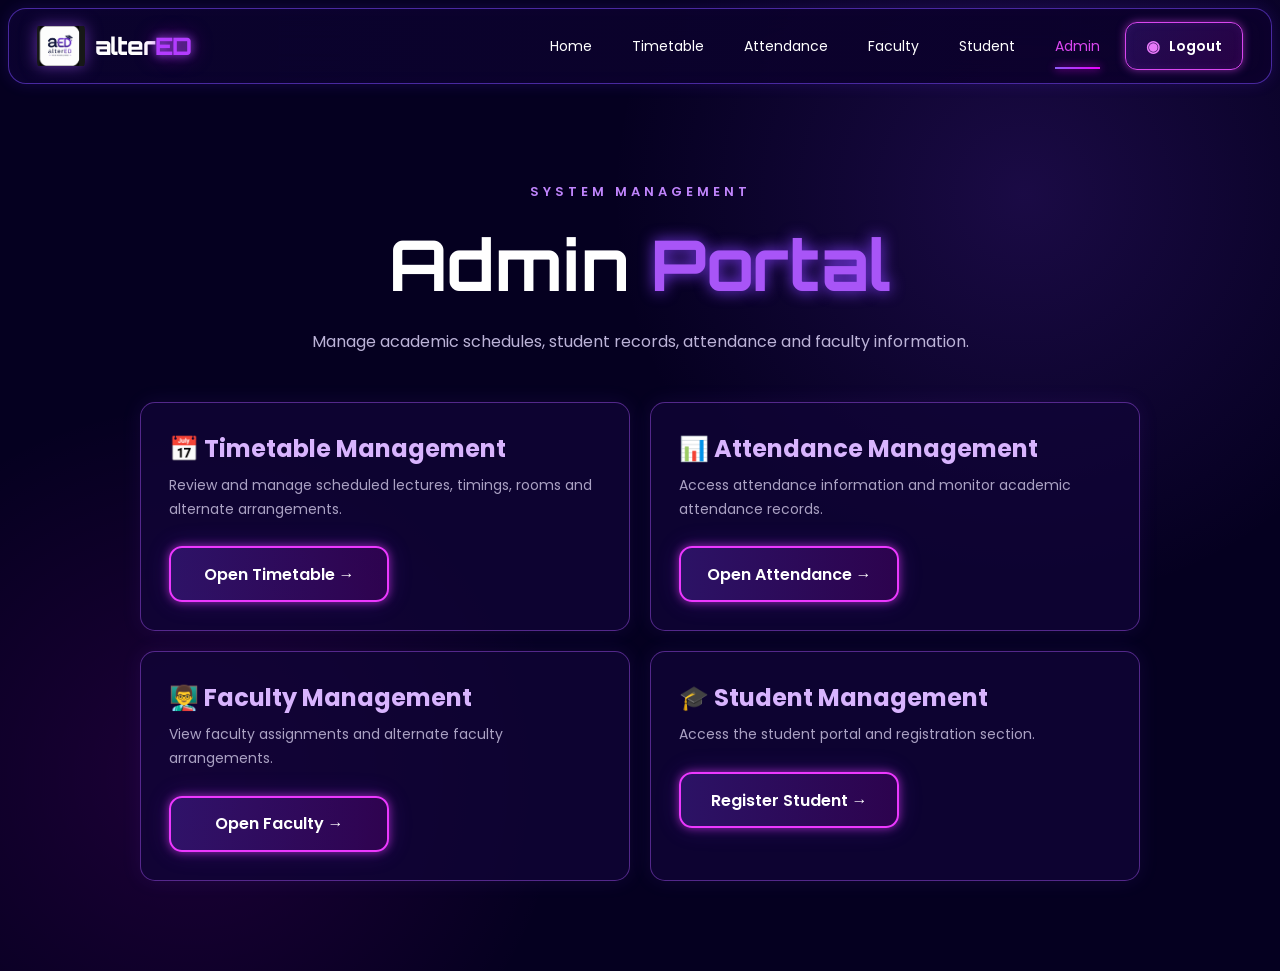
==== frontend/admin.html @ dab26afb "frontend Changed" ====
<!DOCTYPE html>
<html lang="en">
<head>
    <meta charset="UTF-8">
    <meta name="viewport" content="width=device-width, initial-scale=1.0">
    <title>alterED | Admin</title>
    <link rel="stylesheet" href="css/style.css">
</head>

<body>

<header class="navbar">

    <a href="home.html" class="brand">
        <img src="images/test 2.jpg" class="brand-logo" alt="alterED Logo">
        <div class="brand-name">alter<span>ED</span></div>
    </a>

    <nav class="nav-menu" id="navMenu">
        <a href="home.html">Home</a>
        <a href="timetable.html">Timetable</a>
        <a href="attendance.html">Attendance</a>
        <a href="faculty.html">Faculty</a>
        <a href="student.html">Student</a>
        <a href="admin.html" class="active">Admin</a>
    </nav>

    <a href="login.html" class="auth-nav-button">
        <span class="user-icon">◉</span>
        Logout
    </a>

    <button class="menu-button" id="menuButton" type="button">☰</button>

</header>


<main class="simple-page">

    <div class="hero-small-title">
        SYSTEM MANAGEMENT
    </div>

    <h1 class="simple-title">
        Admin <span>Portal</span>
    </h1>

    <p class="simple-description">
        Manage academic schedules, student records,
        attendance and faculty information.
    </p>


    <div class="feature-grid">

        <div class="feature-card">
            <h2>📅 Timetable Management</h2>
            <p>
                Review and manage scheduled lectures,
                timings, rooms and alternate arrangements.
            </p>
            <br>
            <a href="timetable.html" class="get-started">
                Open Timetable →
            </a>
        </div>


        <div class="feature-card">
            <h2>📊 Attendance Management</h2>
            <p>
                Access attendance information and monitor
                academic attendance records.
            </p>
            <br>
            <a href="attendance.html" class="get-started">
                Open Attendance →
            </a>
        </div>


        <div class="feature-card">
            <h2>👨‍🏫 Faculty Management</h2>
            <p>
                View faculty assignments and alternate
                faculty arrangements.
            </p>
            <br>
            <a href="faculty.html" class="get-started">
                Open Faculty →
            </a>
        </div>


        <div class="feature-card">
            <h2>🎓 Student Management</h2>
            <p>
                Access the student portal and registration
                section.
            </p>
            <br>
            <a href="register.html" class="get-started">
                Register Student →
            </a>
        </div>

    </div>

</main>


<script>
    const menuButton = document.getElementById("menuButton");
    const navMenu = document.getElementById("navMenu");

    menuButton.addEventListener("click", () => {
        navMenu.classList.toggle("show");
    });
</script>

</body>
</html>
---- frontend/css/style.css ----
@import url('https://fonts.googleapis.com/css2?family=Orbitron:wght@500;600;700;800&family=Poppins:wght@400;500;600;700&display=swap');


/* =====================================================
   RESET
===================================================== */

* {
    margin: 0;
    padding: 0;
    box-sizing: border-box;
}


html {
    scroll-behavior: smooth;
}


body {
    min-height: 100vh;

    font-family: 'Poppins', sans-serif;

    color: #ffffff;

    background:
        radial-gradient(
            circle at 80% 20%,
            rgba(124, 58, 237, 0.18),
            transparent 32%
        ),
        radial-gradient(
            circle at 15% 80%,
            rgba(236, 0, 255, 0.10),
            transparent 28%
        ),
        #050020;

    overflow-x: hidden;
}


/* =====================================================
   NAVBAR
===================================================== */

.navbar {
    width: calc(100% - 16px);

    min-height: 76px;

    margin: 8px;

    padding: 10px 28px;

    display: flex;

    align-items: center;

    justify-content: space-between;

    gap: 25px;

    position: relative;

    z-index: 100;

    border: 1px solid rgba(125, 74, 255, 0.55);

    border-radius: 18px;

    background:
        linear-gradient(
            90deg,
            rgba(11, 3, 46, 0.96),
            rgba(12, 1, 43, 0.88)
        );

    box-shadow:
        0 0 15px rgba(103, 51, 255, 0.16),
        inset 0 0 20px rgba(124, 58, 237, 0.03);

    backdrop-filter: blur(15px);
}


/* =====================================================
   BRAND
===================================================== */

.brand {
    display: flex;

    align-items: center;

    gap: 10px;

    text-decoration: none;

    flex-shrink: 0;
}


.brand-logo {
    width: 48px;

    height: 48px;

    object-fit: contain;

    border-radius: 8px;

    filter:
        drop-shadow(
            0 0 8px rgba(168, 85, 247, 0.55)
        );
}


.brand-name {
    font-family: 'Orbitron', sans-serif;

    font-size: 24px;

    font-weight: 800;

    color: #ffffff;

    letter-spacing: -1px;
}


.brand-name span {
    color: #b33cff;

    text-shadow:
        0 0 10px #a855f7,
        0 0 20px rgba(236, 0, 255, 0.5);
}


/* =====================================================
   NAV MENU
===================================================== */

.nav-menu {
    display: flex;

    align-items: center;

    justify-content: center;

    gap: 40px;

    margin-left: auto;
}


.nav-menu a {
    position: relative;

    color: #ffffff;

    text-decoration: none;

    font-size: 14px;

    transition: 0.3s;
}


.nav-menu a:hover {
    color: #d946ef;

    text-shadow:
        0 0 10px #d946ef;
}


.nav-menu a.active {
    color: #d946ef;
}


.nav-menu a.active::after {
    content: "";

    position: absolute;

    left: 0;

    right: 0;

    bottom: -12px;

    height: 2px;

    background:
        linear-gradient(
            90deg,
            #8b5cf6,
            #ec00ff
        );

    box-shadow:
        0 0 8px #ec00ff;
}


/* =====================================================
   LOGIN / REGISTER TOP RIGHT
===================================================== */

.auth-nav-button {
    min-height: 48px;

    padding: 0 20px;

    display: flex;

    align-items: center;

    justify-content: center;

    gap: 9px;

    border: 1px solid #d946ef;

    border-radius: 12px;

    color: #ffffff;

    text-decoration: none;

    font-size: 14px;

    font-weight: 600;

    background:
        linear-gradient(
            135deg,
            rgba(124, 58, 237, 0.20),
            rgba(236, 0, 255, 0.12)
        );

    box-shadow:
        0 0 8px rgba(217, 70, 239, 0.55),
        inset 0 0 10px rgba(168, 85, 247, 0.10);

    transition: 0.3s;

    white-space: nowrap;
}


.auth-nav-button:hover {
    transform: translateY(-2px);

    border-color: #ffffff;

    box-shadow:
        0 0 12px #d946ef,
        0 0 25px rgba(168, 85, 247, 0.45);
}


.user-icon {
    color: #e879f9;

    font-size: 16px;
}


/* =====================================================
   MOBILE MENU BUTTON
===================================================== */

.menu-button {
    display: none;

    border: none;

    background: transparent;

    color: #ffffff;

    font-size: 27px;

    cursor: pointer;
}


/* =====================================================
   HERO
===================================================== */

.hero {
    min-height: calc(100vh - 92px);

    padding: 55px 8% 70px;

    display: flex;

    align-items: center;

    justify-content: space-between;

    gap: 60px;

    position: relative;

    overflow: hidden;
}


.hero-content {
    width: 48%;

    position: relative;

    z-index: 5;
}


.hero-small-title {
    color: #c084fc;

    font-size: 13px;

    font-weight: 600;

    letter-spacing: 4px;

    margin-bottom: 18px;
}


.hero-title {
    font-family: 'Orbitron', sans-serif;

    font-size: clamp(58px, 7vw, 94px);

    line-height: 0.98;

    font-weight: 800;

    color: #ffffff;

    letter-spacing: -3px;

    text-shadow:
        0 0 10px rgba(255, 255, 255, 0.12);
}


.hero-title span {
    color: #a855f7;

    text-shadow:
        0 0 10px #a855f7,
        0 0 30px #7c3aed,
        0 0 45px rgba(236, 0, 255, 0.4);
}


.neon-line {
    width: 115px;

    height: 4px;

    margin: 20px 0 25px;

    background:
        linear-gradient(
            90deg,
            #8b5cf6,
            #ec00ff
        );

    box-shadow:
        0 0 8px #a855f7,
        0 0 20px #ec00ff;
}


.hero-heading {
    font-family: 'Orbitron', sans-serif;

    max-width: 650px;

    font-size: clamp(21px, 2.4vw, 31px);

    line-height: 1.35;

    font-weight: 600;

    margin-bottom: 20px;
}


.hero-description {
    max-width: 590px;

    color: #bcb3d8;

    font-size: 15px;

    line-height: 1.8;

    margin-bottom: 15px;
}


.hero-tagline {
    color: #ffffff;

    font-size: 15px;

    font-weight: 600;

    margin-bottom: 28px;
}


/* =====================================================
   GET STARTED
===================================================== */

.get-started {
    width: 220px;

    height: 56px;

    display: flex;

    align-items: center;

    justify-content: center;

    gap: 30px;

    border: 2px solid #ec38ff;

    border-radius: 13px;

    color: #ffffff;

    text-decoration: none;

    font-weight: 600;

    font-size: 16px;

    background:
        linear-gradient(
            90deg,
            rgba(124, 58, 237, 0.28),
            rgba(236, 0, 255, 0.14)
        );

    box-shadow:
        0 0 10px rgba(236, 56, 255, 0.6),
        0 0 25px rgba(124, 58, 237, 0.2);

    transition: 0.3s;
}


.get-started span {
    font-size: 23px;
}


.get-started:hover {
    transform: translateY(-3px);

    background:
        linear-gradient(
            90deg,
            #7c3aed,
            #c026d3
        );

    box-shadow:
        0 0 15px #ec38ff,
        0 0 35px rgba(168, 85, 247, 0.5);
}


/* =====================================================
   HERO VISUAL
===================================================== */

.hero-visual {
    width: 48%;

    min-height: 500px;

    position: relative;

    display: flex;

    align-items: center;

    justify-content: center;
}


.visual-glow {
    position: absolute;

    border-radius: 50%;

    filter: blur(90px);

    pointer-events: none;
}


.glow-purple {
    width: 300px;

    height: 300px;

    background: #7c3aed;

    opacity: 0.28;
}


.glow-blue {
    width: 250px;

    height: 250px;

    background: #2563eb;

    opacity: 0.18;

    right: 0;

    bottom: 40px;
}


/* =====================================================
   EDUCATION CIRCLE
===================================================== */

.education-circle {
    width: 470px;

    height: 470px;

    position: relative;

    display: flex;

    align-items: center;

    justify-content: center;

    border-radius: 50%;

    background:
        radial-gradient(
            circle,
            rgba(55, 25, 130, 0.35),
            transparent 63%
        );
}


.education-circle::before {
    content: "";

    position: absolute;

    width: 350px;

    height: 350px;

    border: 1px solid rgba(139, 92, 246, 0.35);

    border-radius: 50%;

    box-shadow:
        0 0 30px rgba(124, 58, 237, 0.25);
}


/* =====================================================
   ORBIT ICONS
===================================================== */

.orbit-icon {
    width: 58px;

    height: 58px;

    position: absolute;

    display: flex;

    align-items: center;

    justify-content: center;

    border: 1px solid #8b5cf6;

    border-radius: 50%;

    background:
        radial-gradient(
            circle,
            rgba(124, 58, 237, 0.55),
            rgba(20, 5, 70, 0.9)
        );

    box-shadow:
        0 0 10px #7c3aed,
        0 0 20px rgba(168, 85, 247, 0.25);

    font-size: 22px;

    z-index: 4;
}


.icon-top {
    top: 5px;

    left: 50%;

    transform: translateX(-50%);
}


.icon-left-top {
    top: 80px;

    left: 65px;
}


.icon-right-top {
    top: 80px;

    right: 65px;
}


.icon-left {
    top: 210px;

    left: 10px;
}


.icon-right {
    top: 210px;

    right: 10px;
}


.icon-left-bottom {
    bottom: 70px;

    left: 65px;
}


.icon-right-bottom {
    bottom: 70px;

    right: 65px;
}


/* =====================================================
   CIRCLE LINES
===================================================== */

.circle-line {
    position: absolute;

    height: 1px;

    background:
        linear-gradient(
            90deg,
            transparent,
            #6366f1,
            transparent
        );

    opacity: 0.55;
}


.line-one {
    width: 350px;

    transform: rotate(0deg);
}


.line-two {
    width: 330px;

    transform: rotate(45deg);
}


.line-three {
    width: 330px;

    transform: rotate(-45deg);
}


.line-four {
    width: 300px;

    transform: rotate(90deg);
}


/* =====================================================
   LAPTOP
===================================================== */

.laptop {
    width: 275px;

    position: relative;

    z-index: 5;

    filter:
        drop-shadow(
            0 0 20px rgba(76, 29, 149, 0.8)
        );
}


.laptop-screen {
    width: 245px;

    height: 165px;

    margin: auto;

    display: flex;

    align-items: center;

    justify-content: center;

    border: 5px solid #4234a8;

    border-bottom: 8px solid #24205e;

    border-radius: 10px 10px 3px 3px;

    background:
        radial-gradient(
            circle,
            #261064,
            #080025
        );

    box-shadow:
        0 0 10px #7c3aed,
        inset 0 0 20px rgba(124, 58, 237, 0.3);
}


.screen-symbol {
    font-size: 70px;

    filter:
        drop-shadow(
            0 0 12px #a855f7
        );
}


.laptop-base {
    width: 285px;

    height: 15px;

    margin-left: -5px;

    border-radius: 3px 3px 10px 10px;

    background:
        linear-gradient(
            90deg,
            #26216a,
            #5543c7,
            #26216a
        );

    box-shadow:
        0 5px 15px rgba(0, 0, 0, 0.4);
}


/* =====================================================
   PLATFORM
===================================================== */

.platform {
    width: 520px;

    height: 70px;

    position: absolute;

    bottom: 35px;

    border-radius: 50%;

    border: 3px solid #6d35f5;

    background:
        radial-gradient(
            ellipse,
            rgba(124, 58, 237, 0.25),
            transparent 65%
        );

    box-shadow:
        0 0 15px #7c3aed,
        0 0 40px rgba(37, 99, 235, 0.35);
}


/* =====================================================
   AUTH PAGE
===================================================== */

.auth-page {
    min-height: calc(100vh - 92px);

    padding: 55px 25px;

    position: relative;

    display: flex;

    align-items: center;

    justify-content: center;

    overflow: hidden;
}


.auth-background-glow {
    position: absolute;

    border-radius: 50%;

    filter: blur(130px);

    pointer-events: none;
}


.glow-auth-one {
    width: 400px;

    height: 400px;

    background: #7c3aed;

    opacity: 0.20;

    left: 5%;
}


.glow-auth-two {
    width: 350px;

    height: 350px;

    background: #2563eb;

    opacity: 0.15;

    right: 5%;
}


/* =====================================================
   AUTH CONTAINER
===================================================== */

.auth-container {
    width: 100%;

    max-width: 850px;

    padding: 35px 45px;

    display: grid;

    grid-template-columns: 1fr 1px 1fr;

    align-items: center;

    gap: 40px;

    position: relative;

    z-index: 5;

    border: 1px solid #a855f7;

    border-radius: 24px;

    background:
        radial-gradient(
            circle at center,
            rgba(79, 34, 165, 0.22),
            rgba(8, 0, 35, 0.93)
        );

    box-shadow:
        0 0 15px rgba(168, 85, 247, 0.55),
        0 0 40px rgba(124, 58, 237, 0.20),
        inset 0 0 25px rgba(168, 85, 247, 0.06);

    backdrop-filter: blur(18px);
}


.auth-column {
    width: 100%;
}


.auth-heading {
    text-align: center;

    margin-bottom: 22px;
}


.auth-heading h1 {
    font-size: 25px;

    margin-bottom: 5px;
}


.auth-heading p {
    color: #c4b5fd;

    font-size: 13px;
}


/* =====================================================
   AUTH INPUTS
===================================================== */

.auth-input {
    width: 100%;

    height: 48px;

    display: flex;

    align-items: center;

    gap: 10px;

    padding: 0 14px;

    margin-bottom: 13px;

    border: 1px solid rgba(168, 85, 247, 0.65);

    border-radius: 8px;

    background:
        rgba(10, 0, 45, 0.75);

    transition: 0.3s;
}


.auth-input:focus-within {
    border-color: #d946ef;

    box-shadow:
        0 0 10px rgba(217, 70, 239, 0.35);
}


.auth-input span {
    color: #c084fc;

    font-size: 16px;
}


.auth-input input,
.auth-input select {
    width: 100%;

    height: 100%;

    border: none;

    outline: none;

    color: #ffffff;

    background: transparent;

    font-family: 'Poppins', sans-serif;

    font-size: 13px;
}


.auth-input input::placeholder {
    color: #8d84a7;
}


.auth-input select option {
    background: #10002f;

    color: #ffffff;
}


/* =====================================================
   AUTH SUBMIT
===================================================== */

.auth-submit {
    width: 100%;

    height: 47px;

    border: none;

    border-radius: 8px;

    color: #ffffff;

    background:
        linear-gradient(
            90deg,
            #c026d3,
            #7c3aed
        );

    font-family: 'Poppins', sans-serif;

    font-size: 14px;

    font-weight: 600;

    cursor: pointer;

    box-shadow:
        0 0 15px rgba(168, 85, 247, 0.35);

    transition: 0.3s;
}


.auth-submit:hover {
    transform: translateY(-2px);

    box-shadow:
        0 0 15px #d946ef,
        0 0 30px rgba(124, 58, 237, 0.45);
}


.forgot-password {
    display: block;

    margin-top: 11px;

    text-align: center;

    color: #c084fc;

    font-size: 12px;

    text-decoration: none;
}


.forgot-password:hover {
    color: #ec00ff;
}


.form-message {
    min-height: 18px;

    margin-top: 7px;

    text-align: center;

    color: #d8b4fe;

    font-size: 12px;
}


/* =====================================================
   AUTH DIVIDER
===================================================== */

.auth-divider {
    width: 1px;

    height: 85%;

    background:
        linear-gradient(
            transparent,
            #a855f7,
            #ec00ff,
            transparent
        );

    box-shadow:
        0 0 10px #a855f7;
}


/* =====================================================
   SIMPLE PAGES
===================================================== */

.simple-page {
    min-height: calc(100vh - 92px);

    padding: 90px 9%;

    text-align: center;

    position: relative;
}


.simple-title {
    font-family: 'Orbitron', sans-serif;

    font-size: clamp(38px, 6vw, 70px);

    margin-bottom: 20px;
}


.simple-title span {
    color: #a855f7;

    text-shadow:
        0 0 15px #7c3aed;
}


.simple-description {
    max-width: 800px;

    margin: 0 auto 45px;

    color: #bcb3d8;

    line-height: 1.8;
}


.feature-grid {
    max-width: 1000px;

    margin: auto;

    display: grid;

    grid-template-columns:
        repeat(2, 1fr);

    gap: 20px;
}


.feature-card {
    padding: 28px;

    text-align: left;

    border: 1px solid rgba(168, 85, 247, 0.45);

    border-radius: 15px;

    background:
        rgba(17, 4, 55, 0.75);

    box-shadow:
        0 0 20px rgba(124, 58, 237, 0.10);
}


.feature-card h2 {
    color: #d8b4fe;

    margin-bottom: 8px;
}


.feature-card p {
    color: #aaa1c3;

    font-size: 14px;

    line-height: 1.7;
}


/* =====================================================
   PHOTO
===================================================== */

.photo-container {
    max-width: 750px;

    margin: 35px auto;

    padding: 15px;

    border: 1px solid #a855f7;

    border-radius: 20px;

    box-shadow:
        0 0 20px rgba(168, 85, 247, 0.3);
}


.main-photo {
    width: 100%;

    display: block;

    border-radius: 12px;
}


/* =====================================================
   CONTACT
===================================================== */

.contact-card {
    max-width: 700px;

    margin: 40px auto;

    display: grid;

    gap: 18px;
}


.contact-item {
    padding: 25px;

    border: 1px solid rgba(168, 85, 247, 0.45);

    border-radius: 14px;

    background:
        rgba(15, 3, 48, 0.75);
}


.contact-item h2 {
    color: #d8b4fe;

    margin-bottom: 6px;
}


.contact-item p {
    color: #aaa1c3;

    font-size: 14px;
}


/* =====================================================
   TABLET
===================================================== */

@media (max-width: 1000px) {

    .navbar {
        padding: 10px 18px;
    }


    .nav-menu {
        gap: 22px;
    }


    .hero {
        padding-left: 5%;
        padding-right: 5%;
    }


    .hero-visual {
        transform: scale(0.85);
    }


    .auth-container {
        max-width: 780px;

        padding: 30px;
    }

}


/* =====================================================
   MOBILE
===================================================== */

@media (max-width: 750px) {

    .navbar {
        min-height: 65px;

        border-radius: 13px;

        padding: 8px 14px;
    }


    .brand-logo {
        width: 40px;

        height: 40px;
    }


    .brand-name {
        font-size: 19px;
    }


    .nav-menu {
        display: none;

        position: absolute;

        top: 72px;

        left: 0;

        width: 100%;

        padding: 25px;

        flex-direction: column;

        gap: 22px;

        border: 1px solid rgba(168, 85, 247, 0.4);

        border-radius: 12px;

        background:
            rgba(8, 0, 35, 0.98);

        box-shadow:
            0 10px 30px rgba(0, 0, 0, 0.5);
    }


    .nav-menu.show {
        display: flex;
    }


    .nav-menu a.active::after {
        bottom: -7px;
    }


    .auth-nav-button {
        display: none;
    }


    .menu-button {
        display: block;
    }


    .hero {
        min-height: auto;

        padding: 60px 7%;

        flex-direction: column;

        text-align: center;
    }


    .hero-content {
        width: 100%;
    }


    .hero-small-title {
        font-size: 10px;

        letter-spacing: 2px;
    }


    .hero-title {
        font-size: 53px;

        letter-spacing: -2px;
    }


    .neon-line {
        margin-left: auto;

        margin-right: auto;
    }


    .hero-heading {
        font-size: 19px;
    }


    .hero-description {
        font-size: 13px;
    }


    .get-started {
        margin: auto;
    }


    .hero-visual {
        width: 100%;

        min-height: 420px;

        transform: scale(0.75);

        margin-top: -25px;
    }


    .auth-page {
        padding: 35px 15px;
    }


    .auth-container {
        grid-template-columns: 1fr;

        gap: 28px;

        padding: 30px 22px;

        border-radius: 18px;
    }


    .auth-divider {
        width: 80%;

        height: 1px;

        margin: auto;
    }


    .feature-grid {
        grid-template-columns: 1fr;
    }


    .simple-page {
        padding: 60px 6%;
    }

}


/* =====================================================
   SMALL MOBILE
===================================================== */

@media (max-width: 420px) {

    .hero-title {
        font-size: 43px;
    }


    .hero-heading {
        font-size: 17px;
    }


    .hero-visual {
        transform: scale(0.58);

        margin-top: -70px;

        margin-bottom: -70px;
    }


    .auth-container {
        padding: 25px 16px;
    }


    .auth-heading h1 {
        font-size: 22px;
    }


    .simple-title {
        font-size: 35px;
    }

}
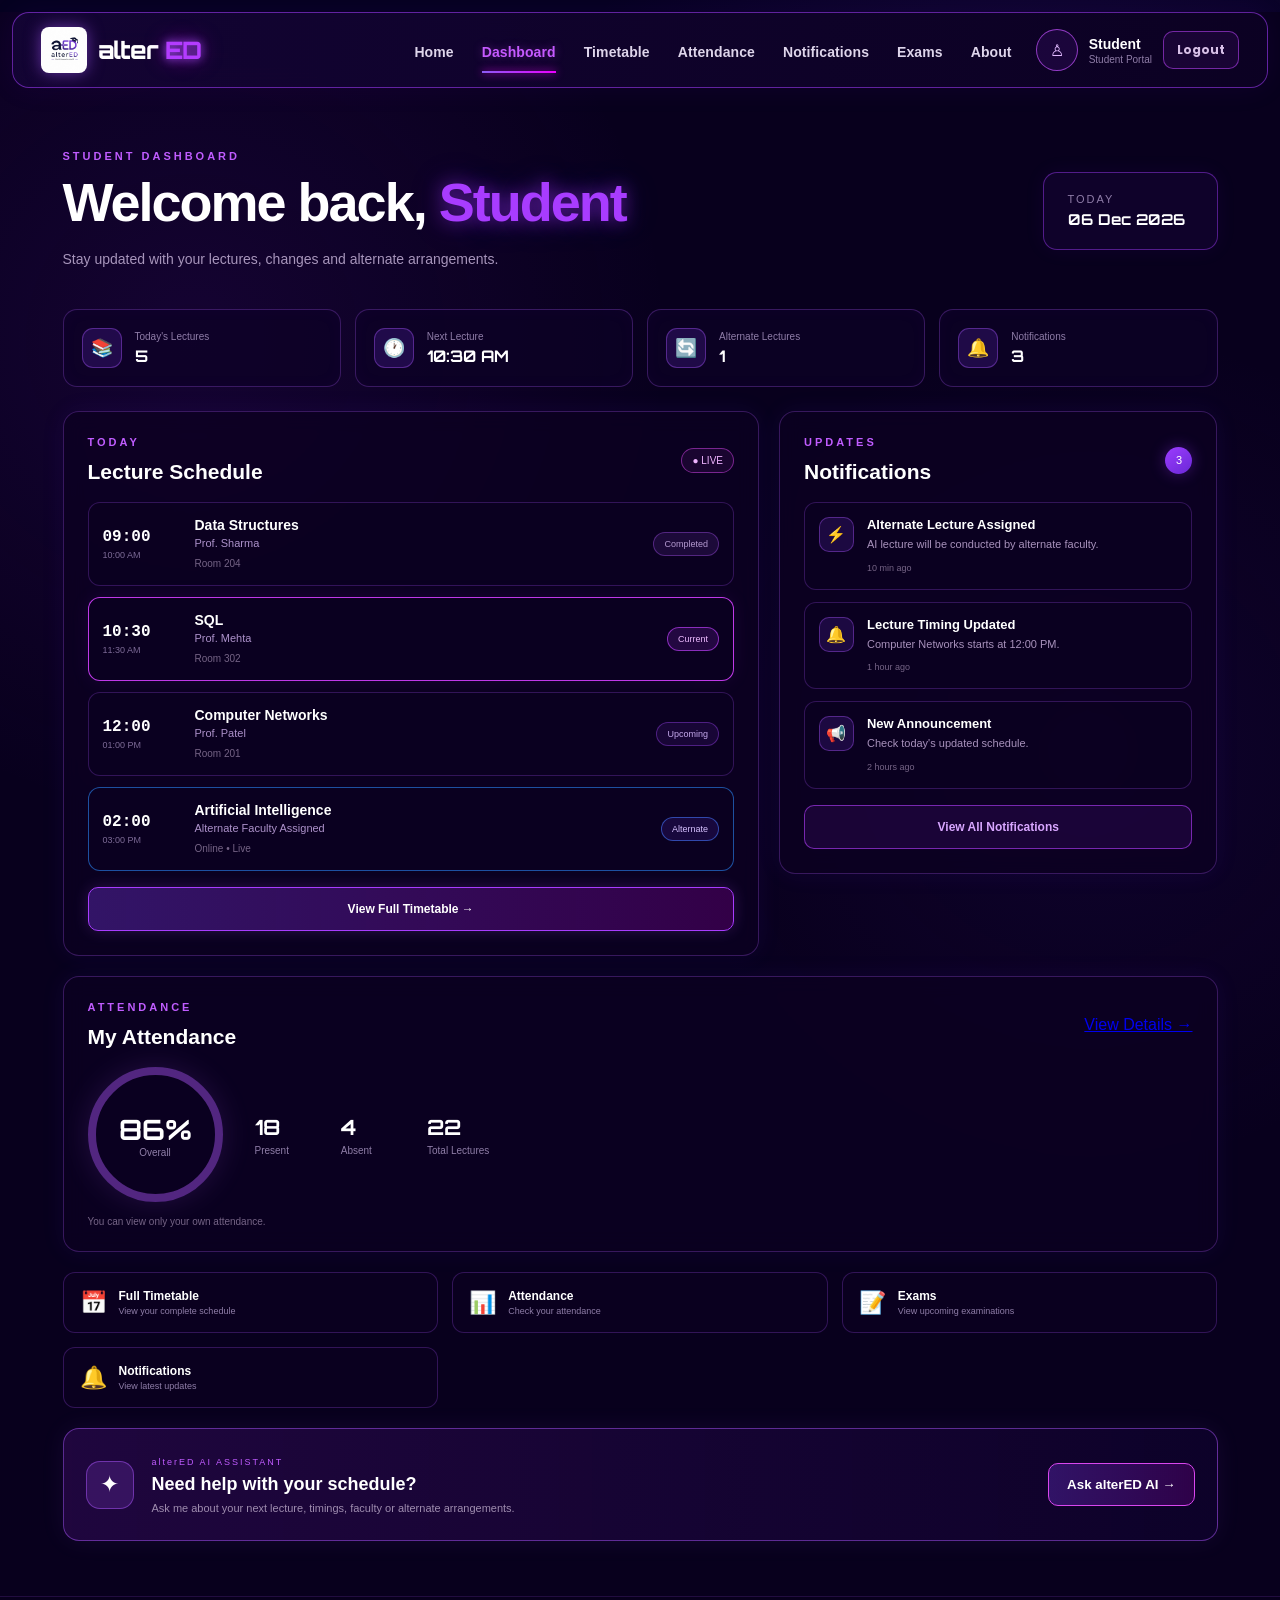
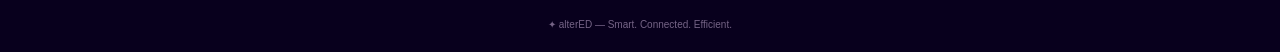
==== commit c4ef2811: "Update frontend UI" ====
--- a/frontend/admin.html
+++ b/frontend/admin.html
@@ -1,122 +1,125 @@
 <!DOCTYPE html>
 <html lang="en">
-<head>
-    <meta charset="UTF-8">
-    <meta name="viewport" content="width=device-width, initial-scale=1.0">
-    <title>alterED | Admin</title>
-    <link rel="stylesheet" href="css/style.css">
-</head>
+ <head>
+  <meta charset="utf-8"/>
+  <meta content="width=device-width, initial-scale=1.0" name="viewport"/>
+  <link href="style.css" rel="stylesheet"/>
+  <script defer="" src="script.js">
+  </script>
+  <title>
+   alterED | Admin
+  </title>
+ </head>
+ <body>
+  <div class="student-page role-page" data-allowed-roles="admin">
+   <header class="dashboard-navbar">
+    <a aria-label="alterED home" class="brand" href="index.html">
+     <img alt="alterED Logo" class="brand-logo" src="logo.jfif"/>
+     <div class="brand-name">
+      alter
+      <span>
+       ED
+      </span>
+     </div>
+    </a>
+    <nav aria-label="Primary navigation" class="dashboard-nav">
+     <a class="nav-link" data-page="index.html" data-roles="student faculty admin" href="index.html">
+      Home
+     </a>
+     <a class="nav-link" data-page="student.html" data-roles="student" href="student.html">
+      Dashboard
+     </a>
+     <a class="nav-link" data-page="timetable.html" data-roles="student faculty admin" href="timetable.html">
+      Timetable
+     </a>
+     <a class="nav-link" data-page="attendance.html" data-roles="student" href="attendance.html">
+      Attendance
+     </a>
+     <a class="nav-link" data-page="notification.html" data-roles="student faculty admin" href="notification.html">
+      Notifications
+     </a>
+     <a class="nav-link" data-page="exam.html" data-roles="student faculty admin" href="exam.html">
+      Exams
+     </a>
+     <a class="nav-link" data-page="faculty.html" data-roles="faculty admin" href="faculty.html">
+      Faculty
+     </a>
+     <a class="nav-link" data-page="admin.html" data-roles="admin" href="admin.html">
+      Admin
+     </a>
+     <a class="nav-link" data-page="about.html" data-roles="student faculty admin" href="about.html">
+      About
+     </a>
+    </nav>
+    <div class="student-profile">
+     <div aria-hidden="true" class="profile-circle">
+      ♙
+     </div>
+     <div class="profile-info">
+      <strong id="profileRole">
+       Student
+      </strong>
+      <span id="profileScope">
+       Student Portal
+      </span>
+     </div>
+     <button aria-label="Logout" class="logout-button" id="logoutButton" type="button">
+      Logout
+     </button>
+    </div>
+   </header>
+   <main class="page-shell">
+    <span class="section-label">
+     PORTAL ADMINISTRATION
+    </span>
+    <h1 class="page-title">
+     Admin
+     <span>
+      Panel
+     </span>
+    </h1>
+    <p class="page-subtitle">
+     Administrative overview for academic portal coordination.
+    </p>
+    <div class="content-grid">
+     <div class="data-card">
+      <h2>
+       Schedule Management
+      </h2>
+      <p>
+       Maintain lecture timings, rooms and alternate faculty arrangements.
+      </p>
+     </div>
+     <div class="data-card">
+      <h2>
+       Notifications
+      </h2>
+      <p>
+       Publish academic updates and schedule changes for students.
+      </p>
+     </div>
+     <div class="data-card">
+      <h2>
+       Attendance
+      </h2>
+      <p>
+       Manage attendance sessions and faculty-generated QR validation.
+      </p>
+     </div>
+     <div class="data-card">
+      <h2>
+       Examinations
+      </h2>
+      <p>
+       Maintain examination dates, venues and assessment schedules.
+      </p>
+     </div>
+    </div>
+   </main>
+   <footer class="dashboard-footer">
+    ✦ alterED — Smart. Connected. Efficient.
+   </footer>
+  </div>
+ </body>
+</html>
 
-<body>
-
-<header class="navbar">
-
-    <a href="home.html" class="brand">
-        <img src="images/test 2.jpg" class="brand-logo" alt="alterED Logo">
-        <div class="brand-name">alter<span>ED</span></div>
-    </a>
-
-    <nav class="nav-menu" id="navMenu">
-        <a href="home.html">Home</a>
-        <a href="timetable.html">Timetable</a>
-        <a href="attendance.html">Attendance</a>
-        <a href="faculty.html">Faculty</a>
-        <a href="student.html">Student</a>
-        <a href="admin.html" class="active">Admin</a>
-    </nav>
-
-    <a href="login.html" class="auth-nav-button">
-        <span class="user-icon">◉</span>
-        Logout
-    </a>
-
-    <button class="menu-button" id="menuButton" type="button">☰</button>
-
-</header>
-
-
-<main class="simple-page">
-
-    <div class="hero-small-title">
-        SYSTEM MANAGEMENT
-    </div>
-
-    <h1 class="simple-title">
-        Admin <span>Portal</span>
-    </h1>
-
-    <p class="simple-description">
-        Manage academic schedules, student records,
-        attendance and faculty information.
-    </p>
-
-
-    <div class="feature-grid">
-
-        <div class="feature-card">
-            <h2>📅 Timetable Management</h2>
-            <p>
-                Review and manage scheduled lectures,
-                timings, rooms and alternate arrangements.
-            </p>
-            <br>
-            <a href="timetable.html" class="get-started">
-                Open Timetable →
-            </a>
-        </div>
-
-
-        <div class="feature-card">
-            <h2>📊 Attendance Management</h2>
-            <p>
-                Access attendance information and monitor
-                academic attendance records.
-            </p>
-            <br>
-            <a href="attendance.html" class="get-started">
-                Open Attendance →
-            </a>
-        </div>
-
-
-        <div class="feature-card">
-            <h2>👨‍🏫 Faculty Management</h2>
-            <p>
-                View faculty assignments and alternate
-                faculty arrangements.
-            </p>
-            <br>
-            <a href="faculty.html" class="get-started">
-                Open Faculty →
-            </a>
-        </div>
-
-
-        <div class="feature-card">
-            <h2>🎓 Student Management</h2>
-            <p>
-                Access the student portal and registration
-                section.
-            </p>
-            <br>
-            <a href="register.html" class="get-started">
-                Register Student →
-            </a>
-        </div>
-
-    </div>
-
-</main>
-
-
-<script>
-    const menuButton = document.getElementById("menuButton");
-    const navMenu = document.getElementById("navMenu");
-
-    menuButton.addEventListener("click", () => {
-        navMenu.classList.toggle("show");
-    });
-</script>
-
-</body>
-</html>
--- a/frontend/style.css
+++ b/frontend/style.css
@@ -0,0 +1,3755 @@
+@import url('https://fonts.googleapis.com/css2?family=Orbitron:wght@500;600;700;800&family=Poppins:wght@400;500;600;700&display=swap');
+
+
+/* =====================================================
+   RESET
+===================================================== */
+
+* {
+    margin: 0;
+    padding: 0;
+    box-sizing: border-box;
+}
+
+
+html {
+    scroll-behavior: smooth;
+}
+
+
+body {
+    min-height: 100vh;
+
+    font-family: 'Poppins', sans-serif;
+
+    color: #ffffff;
+
+    background:
+        radial-gradient(
+            circle at 80% 20%,
+            rgba(124, 58, 237, 0.18),
+            transparent 32%
+        ),
+        radial-gradient(
+            circle at 15% 80%,
+            rgba(236, 0, 255, 0.10),
+            transparent 28%
+        ),
+        #050020;
+
+    overflow-x: hidden;
+}
+
+
+/* =====================================================
+   NAVBAR
+===================================================== */
+
+.navbar {
+    width: calc(100% - 16px);
+
+    min-height: 76px;
+
+    margin: 8px;
+
+    padding: 10px 28px;
+
+    display: flex;
+
+    align-items: center;
+
+    justify-content: space-between;
+
+    gap: 25px;
+
+    position: relative;
+
+    z-index: 100;
+
+    border: 1px solid rgba(125, 74, 255, 0.55);
+
+    border-radius: 18px;
+
+    background:
+        linear-gradient(
+            90deg,
+            rgba(11, 3, 46, 0.96),
+            rgba(12, 1, 43, 0.88)
+        );
+
+    box-shadow:
+        0 0 15px rgba(103, 51, 255, 0.16),
+        inset 0 0 20px rgba(124, 58, 237, 0.03);
+
+    backdrop-filter: blur(15px);
+}
+
+
+/* =====================================================
+   BRAND
+===================================================== */
+
+.brand {
+    display: flex;
+
+    align-items: center;
+
+    gap: 10px;
+
+    text-decoration: none;
+
+    flex-shrink: 0;
+}
+
+
+.brand-logo {
+    width: 48px;
+
+    height: 48px;
+
+    object-fit: contain;
+
+    border-radius: 8px;
+
+    filter:
+        drop-shadow(
+            0 0 8px rgba(168, 85, 247, 0.55)
+        );
+}
+
+
+.brand-name {
+    font-family: 'Orbitron', sans-serif;
+
+    font-size: 24px;
+
+    font-weight: 800;
+
+    color: #ffffff;
+
+    letter-spacing: -1px;
+}
+
+
+.brand-name span {
+    color: #b33cff;
+
+    text-shadow:
+        0 0 10px #a855f7,
+        0 0 20px rgba(236, 0, 255, 0.5);
+}
+
+
+/* =====================================================
+   NAV MENU
+===================================================== */
+
+.nav-menu {
+    display: flex;
+
+    align-items: center;
+
+    justify-content: center;
+
+    gap: 40px;
+
+    margin-left: auto;
+}
+
+
+.nav-menu a {
+    position: relative;
+
+    color: #ffffff;
+
+    text-decoration: none;
+
+    font-size: 14px;
+
+    transition: 0.3s;
+}
+
+
+.nav-menu a:hover {
+    color: #d946ef;
+
+    text-shadow:
+        0 0 10px #d946ef;
+}
+
+
+.nav-menu a.active {
+    color: #d946ef;
+}
+
+
+.nav-menu a.active::after {
+    content: "";
+
+    position: absolute;
+
+    left: 0;
+
+    right: 0;
+
+    bottom: -12px;
+
+    height: 2px;
+
+    background:
+        linear-gradient(
+            90deg,
+            #8b5cf6,
+            #ec00ff
+        );
+
+    box-shadow:
+        0 0 8px #ec00ff;
+}
+
+
+/* =====================================================
+   LOGIN / REGISTER TOP RIGHT
+===================================================== */
+
+.auth-nav-button {
+    min-height: 48px;
+
+    padding: 0 20px;
+
+    display: flex;
+
+    align-items: center;
+
+    justify-content: center;
+
+    gap: 9px;
+
+    border: 1px solid #d946ef;
+
+    border-radius: 12px;
+
+    color: #ffffff;
+
+    text-decoration: none;
+
+    font-size: 14px;
+
+    font-weight: 600;
+
+    background:
+        linear-gradient(
+            135deg,
+            rgba(124, 58, 237, 0.20),
+            rgba(236, 0, 255, 0.12)
+        );
+
+    box-shadow:
+        0 0 8px rgba(217, 70, 239, 0.55),
+        inset 0 0 10px rgba(168, 85, 247, 0.10);
+
+    transition: 0.3s;
+
+    white-space: nowrap;
+}
+
+
+.auth-nav-button:hover {
+    transform: translateY(-2px);
+
+    border-color: #ffffff;
+
+    box-shadow:
+        0 0 12px #d946ef,
+        0 0 25px rgba(168, 85, 247, 0.45);
+}
+
+
+.user-icon {
+    color: #e879f9;
+
+    font-size: 16px;
+}
+
+
+/* =====================================================
+   MOBILE MENU BUTTON
+===================================================== */
+
+.menu-button {
+    display: none;
+
+    border: none;
+
+    background: transparent;
+
+    color: #ffffff;
+
+    font-size: 27px;
+
+    cursor: pointer;
+}
+
+
+/* =====================================================
+   HERO
+===================================================== */
+
+.hero {
+    min-height: calc(100vh - 92px);
+
+    padding: 55px 8% 70px;
+
+    display: flex;
+
+    align-items: center;
+
+    justify-content: space-between;
+
+    gap: 60px;
+
+    position: relative;
+
+    overflow: hidden;
+}
+
+
+.hero-content {
+    width: 48%;
+
+    position: relative;
+
+    z-index: 5;
+}
+
+
+.hero-small-title {
+    color: #c084fc;
+
+    font-size: 13px;
+
+    font-weight: 600;
+
+    letter-spacing: 4px;
+
+    margin-bottom: 18px;
+}
+
+
+.hero-title {
+    font-family: 'Orbitron', sans-serif;
+
+    font-size: clamp(58px, 7vw, 94px);
+
+    line-height: 0.98;
+
+    font-weight: 800;
+
+    color: #ffffff;
+
+    letter-spacing: -3px;
+
+    text-shadow:
+        0 0 10px rgba(255, 255, 255, 0.12);
+}
+
+
+.hero-title span {
+    color: #a855f7;
+
+    text-shadow:
+        0 0 10px #a855f7,
+        0 0 30px #7c3aed,
+        0 0 45px rgba(236, 0, 255, 0.4);
+}
+
+
+.neon-line {
+    width: 115px;
+
+    height: 4px;
+
+    margin: 20px 0 25px;
+
+    background:
+        linear-gradient(
+            90deg,
+            #8b5cf6,
+            #ec00ff
+        );
+
+    box-shadow:
+        0 0 8px #a855f7,
+        0 0 20px #ec00ff;
+}
+
+
+.hero-heading {
+    font-family: 'Orbitron', sans-serif;
+
+    max-width: 650px;
+
+    font-size: clamp(21px, 2.4vw, 31px);
+
+    line-height: 1.35;
+
+    font-weight: 600;
+
+    margin-bottom: 20px;
+}
+
+
+.hero-description {
+    max-width: 590px;
+
+    color: #bcb3d8;
+
+    font-size: 15px;
+
+    line-height: 1.8;
+
+    margin-bottom: 15px;
+}
+
+
+.hero-tagline {
+    color: #ffffff;
+
+    font-size: 15px;
+
+    font-weight: 600;
+
+    margin-bottom: 28px;
+}
+
+
+/* =====================================================
+   GET STARTED
+===================================================== */
+
+.get-started {
+    width: 220px;
+
+    height: 56px;
+
+    display: flex;
+
+    align-items: center;
+
+    justify-content: center;
+
+    gap: 30px;
+
+    border: 2px solid #ec38ff;
+
+    border-radius: 13px;
+
+    color: #ffffff;
+
+    text-decoration: none;
+
+    font-weight: 600;
+
+    font-size: 16px;
+
+    background:
+        linear-gradient(
+            90deg,
+            rgba(124, 58, 237, 0.28),
+            rgba(236, 0, 255, 0.14)
+        );
+
+    box-shadow:
+        0 0 10px rgba(236, 56, 255, 0.6),
+        0 0 25px rgba(124, 58, 237, 0.2);
+
+    transition: 0.3s;
+}
+
+
+.get-started span {
+    font-size: 23px;
+}
+
+
+.get-started:hover {
+    transform: translateY(-3px);
+
+    background:
+        linear-gradient(
+            90deg,
+            #7c3aed,
+            #c026d3
+        );
+
+    box-shadow:
+        0 0 15px #ec38ff,
+        0 0 35px rgba(168, 85, 247, 0.5);
+}
+
+
+/* =====================================================
+   HERO VISUAL
+===================================================== */
+
+.hero-visual {
+    width: 48%;
+
+    min-height: 500px;
+
+    position: relative;
+
+    display: flex;
+
+    align-items: center;
+
+    justify-content: center;
+}
+
+
+.visual-glow {
+    position: absolute;
+
+    border-radius: 50%;
+
+    filter: blur(90px);
+
+    pointer-events: none;
+}
+
+
+.glow-purple {
+    width: 300px;
+
+    height: 300px;
+
+    background: #7c3aed;
+
+    opacity: 0.28;
+}
+
+
+.glow-blue {
+    width: 250px;
+
+    height: 250px;
+
+    background: #2563eb;
+
+    opacity: 0.18;
+
+    right: 0;
+
+    bottom: 40px;
+}
+
+
+/* =====================================================
+   EDUCATION CIRCLE
+===================================================== */
+
+.education-circle {
+    width: 470px;
+
+    height: 470px;
+
+    position: relative;
+
+    display: flex;
+
+    align-items: center;
+
+    justify-content: center;
+
+    border-radius: 50%;
+
+    background:
+        radial-gradient(
+            circle,
+            rgba(55, 25, 130, 0.35),
+            transparent 63%
+        );
+}
+
+
+.education-circle::before {
+    content: "";
+
+    position: absolute;
+
+    width: 350px;
+
+    height: 350px;
+
+    border: 1px solid rgba(139, 92, 246, 0.35);
+
+    border-radius: 50%;
+
+    box-shadow:
+        0 0 30px rgba(124, 58, 237, 0.25);
+}
+
+
+/* =====================================================
+   ORBIT ICONS
+===================================================== */
+
+.orbit-icon {
+    width: 58px;
+
+    height: 58px;
+
+    position: absolute;
+
+    display: flex;
+
+    align-items: center;
+
+    justify-content: center;
+
+    border: 1px solid #8b5cf6;
+
+    border-radius: 50%;
+
+    background:
+        radial-gradient(
+            circle,
+            rgba(124, 58, 237, 0.55),
+            rgba(20, 5, 70, 0.9)
+        );
+
+    box-shadow:
+        0 0 10px #7c3aed,
+        0 0 20px rgba(168, 85, 247, 0.25);
+
+    font-size: 22px;
+
+    z-index: 4;
+}
+
+
+.icon-top {
+    top: 5px;
+
+    left: 50%;
+
+    transform: translateX(-50%);
+}
+
+
+.icon-left-top {
+    top: 80px;
+
+    left: 65px;
+}
+
+
+.icon-right-top {
+    top: 80px;
+
+    right: 65px;
+}
+
+
+.icon-left {
+    top: 210px;
+
+    left: 10px;
+}
+
+
+.icon-right {
+    top: 210px;
+
+    right: 10px;
+}
+
+
+.icon-left-bottom {
+    bottom: 70px;
+
+    left: 65px;
+}
+
+
+.icon-right-bottom {
+    bottom: 70px;
+
+    right: 65px;
+}
+
+
+/* =====================================================
+   CIRCLE LINES
+===================================================== */
+
+.circle-line {
+    position: absolute;
+
+    height: 1px;
+
+    background:
+        linear-gradient(
+            90deg,
+            transparent,
+            #6366f1,
+            transparent
+        );
+
+    opacity: 0.55;
+}
+
+
+.line-one {
+    width: 350px;
+
+    transform: rotate(0deg);
+}
+
+
+.line-two {
+    width: 330px;
+
+    transform: rotate(45deg);
+}
+
+
+.line-three {
+    width: 330px;
+
+    transform: rotate(-45deg);
+}
+
+
+.line-four {
+    width: 300px;
+
+    transform: rotate(90deg);
+}
+
+
+/* =====================================================
+   LAPTOP
+===================================================== */
+
+.laptop {
+    width: 275px;
+
+    position: relative;
+
+    z-index: 5;
+
+    filter:
+        drop-shadow(
+            0 0 20px rgba(76, 29, 149, 0.8)
+        );
+}
+
+
+.laptop-screen {
+    width: 245px;
+
+    height: 165px;
+
+    margin: auto;
+
+    display: flex;
+
+    align-items: center;
+
+    justify-content: center;
+
+    border: 5px solid #4234a8;
+
+    border-bottom: 8px solid #24205e;
+
+    border-radius: 10px 10px 3px 3px;
+
+    background:
+        radial-gradient(
+            circle,
+            #261064,
+            #080025
+        );
+
+    box-shadow:
+        0 0 10px #7c3aed,
+        inset 0 0 20px rgba(124, 58, 237, 0.3);
+}
+
+
+.screen-symbol {
+    font-size: 70px;
+
+    filter:
+        drop-shadow(
+            0 0 12px #a855f7
+        );
+}
+
+
+.laptop-base {
+    width: 285px;
+
+    height: 15px;
+
+    margin-left: -5px;
+
+    border-radius: 3px 3px 10px 10px;
+
+    background:
+        linear-gradient(
+            90deg,
+            #26216a,
+            #5543c7,
+            #26216a
+        );
+
+    box-shadow:
+        0 5px 15px rgba(0, 0, 0, 0.4);
+}
+
+
+/* =====================================================
+   PLATFORM
+===================================================== */
+
+.platform {
+    width: 520px;
+
+    height: 70px;
+
+    position: absolute;
+
+    bottom: 35px;
+
+    border-radius: 50%;
+
+    border: 3px solid #6d35f5;
+
+    background:
+        radial-gradient(
+            ellipse,
+            rgba(124, 58, 237, 0.25),
+            transparent 65%
+        );
+
+    box-shadow:
+        0 0 15px #7c3aed,
+        0 0 40px rgba(37, 99, 235, 0.35);
+}
+
+
+/* =====================================================
+   AUTH PAGE
+===================================================== */
+
+.auth-page {
+    min-height: calc(100vh - 92px);
+
+    padding: 55px 25px;
+
+    position: relative;
+
+    display: flex;
+
+    align-items: center;
+
+    justify-content: center;
+
+    overflow: hidden;
+}
+
+
+.auth-background-glow {
+    position: absolute;
+
+    border-radius: 50%;
+
+    filter: blur(130px);
+
+    pointer-events: none;
+}
+
+
+.glow-auth-one {
+    width: 400px;
+
+    height: 400px;
+
+    background: #7c3aed;
+
+    opacity: 0.20;
+
+    left: 5%;
+}
+
+
+.glow-auth-two {
+    width: 350px;
+
+    height: 350px;
+
+    background: #2563eb;
+
+    opacity: 0.15;
+
+    right: 5%;
+}
+
+
+/* =====================================================
+   AUTH CONTAINER
+===================================================== */
+
+.auth-container {
+    width: 100%;
+
+    max-width: 850px;
+
+    padding: 35px 45px;
+
+    display: grid;
+
+    grid-template-columns: 1fr 1px 1fr;
+
+    align-items: center;
+
+    gap: 40px;
+
+    position: relative;
+
+    z-index: 5;
+
+    border: 1px solid #a855f7;
+
+    border-radius: 24px;
+
+    background:
+        radial-gradient(
+            circle at center,
+            rgba(79, 34, 165, 0.22),
+            rgba(8, 0, 35, 0.93)
+        );
+
+    box-shadow:
+        0 0 15px rgba(168, 85, 247, 0.55),
+        0 0 40px rgba(124, 58, 237, 0.20),
+        inset 0 0 25px rgba(168, 85, 247, 0.06);
+
+    backdrop-filter: blur(18px);
+}
+
+
+.auth-column {
+    width: 100%;
+}
+
+
+.auth-heading {
+    text-align: center;
+
+    margin-bottom: 22px;
+}
+
+
+.auth-heading h1 {
+    font-size: 25px;
+
+    margin-bottom: 5px;
+}
+
+
+.auth-heading p {
+    color: #c4b5fd;
+
+    font-size: 13px;
+}
+
+
+/* =====================================================
+   AUTH INPUTS
+===================================================== */
+
+.auth-input {
+    width: 100%;
+
+    height: 48px;
+
+    display: flex;
+
+    align-items: center;
+
+    gap: 10px;
+
+    padding: 0 14px;
+
+    margin-bottom: 13px;
+
+    border: 1px solid rgba(168, 85, 247, 0.65);
+
+    border-radius: 8px;
+
+    background:
+        rgba(10, 0, 45, 0.75);
+
+    transition: 0.3s;
+}
+
+
+.auth-input:focus-within {
+    border-color: #d946ef;
+
+    box-shadow:
+        0 0 10px rgba(217, 70, 239, 0.35);
+}
+
+
+.auth-input span {
+    color: #c084fc;
+
+    font-size: 16px;
+}
+
+
+.auth-input input,
+.auth-input select {
+    width: 100%;
+
+    height: 100%;
+
+    border: none;
+
+    outline: none;
+
+    color: #ffffff;
+
+    background: transparent;
+
+    font-family: 'Poppins', sans-serif;
+
+    font-size: 13px;
+}
+
+
+.auth-input input::placeholder {
+    color: #8d84a7;
+}
+
+
+.auth-input select option {
+    background: #10002f;
+
+    color: #ffffff;
+}
+
+
+/* =====================================================
+   AUTH SUBMIT
+===================================================== */
+
+.auth-submit {
+    width: 100%;
+
+    height: 47px;
+
+    border: none;
+
+    border-radius: 8px;
+
+    color: #ffffff;
+
+    background:
+        linear-gradient(
+            90deg,
+            #c026d3,
+            #7c3aed
+        );
+
+    font-family: 'Poppins', sans-serif;
+
+    font-size: 14px;
+
+    font-weight: 600;
+
+    cursor: pointer;
+
+    box-shadow:
+        0 0 15px rgba(168, 85, 247, 0.35);
+
+    transition: 0.3s;
+}
+
+
+.auth-submit:hover {
+    transform: translateY(-2px);
+
+    box-shadow:
+        0 0 15px #d946ef,
+        0 0 30px rgba(124, 58, 237, 0.45);
+}
+
+
+.forgot-password {
+    display: block;
+
+    margin-top: 11px;
+
+    text-align: center;
+
+    color: #c084fc;
+
+    font-size: 12px;
+
+    text-decoration: none;
+}
+
+
+.forgot-password:hover {
+    color: #ec00ff;
+}
+
+
+.form-message {
+    min-height: 18px;
+
+    margin-top: 7px;
+
+    text-align: center;
+
+    color: #d8b4fe;
+
+    font-size: 12px;
+}
+
+
+/* =====================================================
+   AUTH DIVIDER
+===================================================== */
+
+.auth-divider {
+    width: 1px;
+
+    height: 85%;
+
+    background:
+        linear-gradient(
+            transparent,
+            #a855f7,
+            #ec00ff,
+            transparent
+        );
+
+    box-shadow:
+        0 0 10px #a855f7;
+}
+
+
+/* =====================================================
+   SIMPLE PAGES
+===================================================== */
+
+.simple-page {
+    min-height: calc(100vh - 92px);
+
+    padding: 90px 9%;
+
+    text-align: center;
+
+    position: relative;
+}
+
+
+.simple-title {
+    font-family: 'Orbitron', sans-serif;
+
+    font-size: clamp(38px, 6vw, 70px);
+
+    margin-bottom: 20px;
+}
+
+
+.simple-title span {
+    color: #a855f7;
+
+    text-shadow:
+        0 0 15px #7c3aed;
+}
+
+
+.simple-description {
+    max-width: 800px;
+
+    margin: 0 auto 45px;
+
+    color: #bcb3d8;
+
+    line-height: 1.8;
+}
+
+
+.feature-grid {
+    max-width: 1000px;
+
+    margin: auto;
+
+    display: grid;
+
+    grid-template-columns:
+        repeat(2, 1fr);
+
+    gap: 20px;
+}
+
+
+.feature-card {
+    padding: 28px;
+
+    text-align: left;
+
+    border: 1px solid rgba(168, 85, 247, 0.45);
+
+    border-radius: 15px;
+
+    background:
+        rgba(17, 4, 55, 0.75);
+
+    box-shadow:
+        0 0 20px rgba(124, 58, 237, 0.10);
+}
+
+
+.feature-card h2 {
+    color: #d8b4fe;
+
+    margin-bottom: 8px;
+}
+
+
+.feature-card p {
+    color: #aaa1c3;
+
+    font-size: 14px;
+
+    line-height: 1.7;
+}
+
+
+/* =====================================================
+   PHOTO
+===================================================== */
+
+.photo-container {
+    max-width: 750px;
+
+    margin: 35px auto;
+
+    padding: 15px;
+
+    border: 1px solid #a855f7;
+
+    border-radius: 20px;
+
+    box-shadow:
+        0 0 20px rgba(168, 85, 247, 0.3);
+}
+
+
+.main-photo {
+    width: 100%;
+
+    display: block;
+
+    border-radius: 12px;
+}
+
+
+/* =====================================================
+   CONTACT
+===================================================== */
+
+.contact-card {
+    max-width: 700px;
+
+    margin: 40px auto;
+
+    display: grid;
+
+    gap: 18px;
+}
+
+
+.contact-item {
+    padding: 25px;
+
+    border: 1px solid rgba(168, 85, 247, 0.45);
+
+    border-radius: 14px;
+
+    background:
+        rgba(15, 3, 48, 0.75);
+}
+
+
+.contact-item h2 {
+    color: #d8b4fe;
+
+    margin-bottom: 6px;
+}
+
+
+.contact-item p {
+    color: #aaa1c3;
+
+    font-size: 14px;
+}
+
+
+/* =====================================================
+   TABLET
+===================================================== */
+
+@media (max-width: 1000px) {
+
+    .navbar {
+        padding: 10px 18px;
+    }
+
+
+    .nav-menu {
+        gap: 22px;
+    }
+
+
+    .hero {
+        padding-left: 5%;
+        padding-right: 5%;
+    }
+
+
+    .hero-visual {
+        transform: scale(0.85);
+    }
+
+
+    .auth-container {
+        max-width: 780px;
+
+        padding: 30px;
+    }
+
+}
+
+
+/* =====================================================
+   MOBILE
+===================================================== */
+
+@media (max-width: 750px) {
+
+    .navbar {
+        min-height: 65px;
+
+        border-radius: 13px;
+
+        padding: 8px 14px;
+    }
+
+
+    .brand-logo {
+        width: 40px;
+
+        height: 40px;
+    }
+
+
+    .brand-name {
+        font-size: 19px;
+    }
+
+
+    .nav-menu {
+        display: none;
+
+        position: absolute;
+
+        top: 72px;
+
+        left: 0;
+
+        width: 100%;
+
+        padding: 25px;
+
+        flex-direction: column;
+
+        gap: 22px;
+
+        border: 1px solid rgba(168, 85, 247, 0.4);
+
+        border-radius: 12px;
+
+        background:
+            rgba(8, 0, 35, 0.98);
+
+        box-shadow:
+            0 10px 30px rgba(0, 0, 0, 0.5);
+    }
+
+
+    .nav-menu.show {
+        display: flex;
+    }
+
+
+    .nav-menu a.active::after {
+        bottom: -7px;
+    }
+
+
+    .auth-nav-button {
+        display: none;
+    }
+
+
+    .menu-button {
+        display: block;
+    }
+
+
+    .hero {
+        min-height: auto;
+
+        padding: 60px 7%;
+
+        flex-direction: column;
+
+        text-align: center;
+    }
+
+
+    .hero-content {
+        width: 100%;
+    }
+
+
+    .hero-small-title {
+        font-size: 10px;
+
+        letter-spacing: 2px;
+    }
+
+
+    .hero-title {
+        font-size: 53px;
+
+        letter-spacing: -2px;
+    }
+
+
+    .neon-line {
+        margin-left: auto;
+
+        margin-right: auto;
+    }
+
+
+    .hero-heading {
+        font-size: 19px;
+    }
+
+
+    .hero-description {
+        font-size: 13px;
+    }
+
+
+    .get-started {
+        margin: auto;
+    }
+
+
+    .hero-visual {
+        width: 100%;
+
+        min-height: 420px;
+
+        transform: scale(0.75);
+
+        margin-top: -25px;
+    }
+
+
+    .auth-page {
+        padding: 35px 15px;
+    }
+
+
+    .auth-container {
+        grid-template-columns: 1fr;
+
+        gap: 28px;
+
+        padding: 30px 22px;
+
+        border-radius: 18px;
+    }
+
+
+    .auth-divider {
+        width: 80%;
+
+        height: 1px;
+
+        margin: auto;
+    }
+
+
+    .feature-grid {
+        grid-template-columns: 1fr;
+    }
+
+
+    .simple-page {
+        padding: 60px 6%;
+    }
+
+}
+
+
+/* =====================================================
+   SMALL MOBILE
+===================================================== */
+
+@media (max-width: 420px) {
+
+    .hero-title {
+        font-size: 43px;
+    }
+
+
+    .hero-heading {
+        font-size: 17px;
+    }
+
+
+    .hero-visual {
+        transform: scale(0.58);
+
+        margin-top: -70px;
+
+        margin-bottom: -70px;
+    }
+
+
+    .auth-container {
+        padding: 25px 16px;
+    }
+
+
+    .auth-heading h1 {
+        font-size: 22px;
+    }
+
+
+    .simple-title {
+        font-size: 35px;
+    }
+
+}
+
+/* =========================================================
+   alterED
+   STUDENT DASHBOARD
+   ========================================================= */
+
+
+/* =========================================================
+   PAGE
+   ========================================================= */
+
+.student-page {
+
+    min-height: 100vh;
+
+    width: 100%;
+
+    color: #ffffff;
+
+    background:
+        radial-gradient(
+            circle at 15% 20%,
+            rgba(110, 25, 190, 0.13),
+            transparent 28%
+        ),
+
+        radial-gradient(
+            circle at 85% 45%,
+            rgba(70, 20, 150, 0.12),
+            transparent 30%
+        ),
+
+        #08001d;
+
+    font-family:
+        "Segoe UI",
+        Arial,
+        sans-serif;
+
+}
+
+
+/* =========================================================
+   NAVBAR
+   ========================================================= */
+
+.student-navbar {
+
+    width: calc(100% - 24px);
+
+    min-height: 76px;
+
+    margin: 12px auto 0;
+
+    padding: 0 28px;
+
+    display: flex;
+
+    align-items: center;
+
+    justify-content: space-between;
+
+    gap: 25px;
+
+    border: 1px solid
+        rgba(164, 60, 255, 0.55);
+
+    border-radius: 17px;
+
+    background:
+        linear-gradient(
+            90deg,
+            rgba(20, 4, 53, 0.92),
+            rgba(12, 1, 35, 0.96)
+        );
+
+    box-shadow:
+        0 0 30px
+        rgba(110, 30, 200, 0.08);
+
+}
+
+
+/* =========================================================
+   BRAND
+   ========================================================= */
+
+.student-brand {
+
+    display: flex;
+
+    align-items: center;
+
+    gap: 11px;
+
+    text-decoration: none;
+
+    flex-shrink: 0;
+
+}
+
+
+.brand-mark {
+
+    width: 45px;
+    height: 45px;
+
+    border-radius: 7px;
+
+    display: flex;
+
+    flex-direction: column;
+
+    align-items: center;
+
+    justify-content: center;
+
+    background:
+        linear-gradient(
+            145deg,
+            #ffffff,
+            #d8d5e0
+        );
+
+    color: #21004d;
+
+    box-shadow:
+        0 0 15px
+        rgba(255,255,255,0.08);
+
+}
+
+
+.brand-ae {
+
+    font-size: 14px;
+
+    font-weight: 900;
+
+    line-height: 12px;
+
+}
+
+
+.brand-ed {
+
+    font-size: 7px;
+
+    letter-spacing: 1px;
+
+    color: #8e2cff;
+
+}
+
+
+.brand-text {
+
+    font-size: 24px;
+
+    font-weight: 800;
+
+    letter-spacing: -1px;
+
+    color: white;
+
+}
+
+
+.brand-text span {
+
+    color: #a83cff;
+
+    text-shadow:
+        0 0 13px
+        rgba(168, 60, 255, 0.7);
+
+}
+
+
+/* =========================================================
+   NAVIGATION
+   ========================================================= */
+
+.student-navigation {
+
+    display: flex;
+
+    align-items: center;
+
+    justify-content: center;
+
+    gap: 38px;
+
+    margin-left: auto;
+
+}
+
+
+.student-nav-link {
+
+    position: relative;
+
+    padding: 29px 0 25px;
+
+    color: #ded5eb;
+
+    text-decoration: none;
+
+    font-size: 14px;
+
+    font-weight: 600;
+
+    transition: 0.25s ease;
+
+}
+
+
+.student-nav-link:hover {
+
+    color: #c35cff;
+
+}
+
+
+.student-nav-link.active {
+
+    color: #c55aff;
+
+}
+
+
+.student-nav-link.active::after {
+
+    content: "";
+
+    position: absolute;
+
+    left: 0;
+    right: 0;
+
+    bottom: 12px;
+
+    height: 2px;
+
+    background: #c24fff;
+
+    box-shadow:
+        0 0 12px
+        rgba(194, 79, 255, 0.9);
+
+}
+
+
+/* =========================================================
+   USER
+   ========================================================= */
+
+.student-user {
+
+    display: flex;
+
+    align-items: center;
+
+    gap: 10px;
+
+    min-width: 95px;
+
+}
+
+
+.user-icon {
+
+    width: 38px;
+    height: 38px;
+
+    display: flex;
+
+    align-items: center;
+
+    justify-content: center;
+
+    border-radius: 50%;
+
+    border: 1px solid
+        rgba(196, 82, 255, 0.7);
+
+    color: #e1baff;
+
+    background:
+        rgba(109, 35, 175, 0.16);
+
+}
+
+
+.user-text {
+
+    display: flex;
+
+    flex-direction: column;
+
+    gap: 2px;
+
+}
+
+
+.user-text strong {
+
+    font-size: 13px;
+
+    color: white;
+
+}
+
+
+.user-text span {
+
+    font-size: 10px;
+
+    color: #8f7da8;
+
+}
+
+
+/* =========================================================
+   MAIN
+   ========================================================= */
+
+.student-main {
+
+    width: min(1155px, calc(100% - 50px));
+
+    margin: 0 auto;
+
+    padding:
+        62px 0 55px;
+
+}
+
+
+/* =========================================================
+   WELCOME
+   ========================================================= */
+
+.student-welcome {
+
+    display: flex;
+
+    align-items: center;
+
+    justify-content: space-between;
+
+    gap: 30px;
+
+    margin-bottom: 38px;
+
+}
+
+
+.dashboard-label {
+
+    display: block;
+
+    margin-bottom: 22px;
+
+    color: #c05cff;
+
+    font-size: 12px;
+
+    font-weight: 800;
+
+    letter-spacing: 4px;
+
+}
+
+
+.welcome-left h1 {
+
+    margin: 0;
+
+    font-size: clamp(40px, 4.3vw, 54px);
+
+    line-height: 1.05;
+
+    letter-spacing: -2px;
+
+    font-weight: 800;
+
+}
+
+
+.welcome-left h1 span {
+
+    color: #a83cff;
+
+    text-shadow:
+        0 0 18px
+        rgba(168, 60, 255, 0.55),
+
+        0 0 35px
+        rgba(120, 30, 255, 0.25);
+
+}
+
+
+.welcome-left p {
+
+    margin: 17px 0 0;
+
+    color: #a795bb;
+
+    font-size: 14px;
+
+}
+
+
+/* =========================================================
+   TODAY
+   ========================================================= */
+
+.today-box {
+
+    width: 175px;
+
+    min-height: 88px;
+
+    padding: 18px;
+
+    display: flex;
+
+    flex-direction: column;
+
+    align-items: center;
+
+    justify-content: center;
+
+    border-radius: 14px;
+
+    border: 1px solid
+        rgba(166, 63, 255, 0.55);
+
+    background:
+        rgba(20, 4, 52, 0.65);
+
+    box-shadow:
+        0 0 25px
+        rgba(104, 30, 180, 0.08);
+
+}
+
+
+.today-box span {
+
+    color: #9585aa;
+
+    font-size: 12px;
+
+    margin-bottom: 7px;
+
+}
+
+
+.today-box strong {
+
+    color: #d6b2ff;
+
+    font-size: 18px;
+
+    letter-spacing: 0.5px;
+
+}
+
+
+/* =========================================================
+   STATS
+   ========================================================= */
+
+.student-stats {
+
+    display: grid;
+
+    grid-template-columns:
+        repeat(4, 1fr);
+
+    gap: 18px;
+
+    margin-bottom: 25px;
+
+}
+
+
+.student-stat-card {
+
+    min-height: 88px;
+
+    display: flex;
+
+    align-items: center;
+
+    gap: 15px;
+
+    padding: 20px;
+
+    border-radius: 14px;
+
+    border: 1px solid
+        rgba(135, 55, 210, 0.55);
+
+    background:
+        rgba(14, 2, 38, 0.8);
+
+    transition: 0.25s ease;
+
+}
+
+
+.student-stat-card:hover {
+
+    transform: translateY(-3px);
+
+    border-color:
+        rgba(202, 77, 255, 0.8);
+
+    box-shadow:
+        0 10px 30px
+        rgba(115, 30, 220, 0.12);
+
+}
+
+
+.stat-symbol {
+
+    width: 49px;
+    height: 49px;
+
+    display: flex;
+
+    align-items: center;
+
+    justify-content: center;
+
+    flex-shrink: 0;
+
+    border-radius: 13px;
+
+    background:
+        linear-gradient(
+            145deg,
+            rgba(113, 35, 179, 0.5),
+            rgba(48, 9, 91, 0.75)
+        );
+
+    border: 1px solid
+        rgba(176, 64, 255, 0.55);
+
+    font-size: 21px;
+
+}
+
+
+.stat-information {
+
+    display: flex;
+
+    flex-direction: column;
+
+    gap: 5px;
+
+}
+
+
+.stat-information span {
+
+    color: #9988ae;
+
+    font-size: 12px;
+
+}
+
+
+.stat-information strong {
+
+    color: white;
+
+    font-size: 20px;
+
+    font-weight: 800;
+
+}
+
+
+/* =========================================================
+   COLUMNS
+   ========================================================= */
+
+.student-columns {
+
+    display: grid;
+
+    grid-template-columns:
+        minmax(0, 1.6fr)
+        minmax(340px, 1fr);
+
+    gap: 22px;
+
+    margin-bottom: 22px;
+
+}
+
+
+/* =========================================================
+   PANEL
+   ========================================================= */
+
+.student-panel {
+
+    border-radius: 18px;
+
+    border: 1px solid
+        rgba(139, 54, 210, 0.55);
+
+    background:
+        linear-gradient(
+            145deg,
+            rgba(17, 2, 44, 0.93),
+            rgba(9, 1, 28, 0.97)
+        );
+
+    overflow: hidden;
+
+}
+
+
+.schedule-panel {
+
+    padding: 27px 25px 25px;
+
+}
+
+
+.notification-panel {
+
+    padding: 27px 25px 25px;
+
+}
+
+
+/* =========================================================
+   PANEL HEADER
+   ========================================================= */
+
+.panel-header {
+
+    display: flex;
+
+    align-items: center;
+
+    justify-content: space-between;
+
+    gap: 15px;
+
+    margin-bottom: 24px;
+
+}
+
+
+.panel-label {
+
+    display: block;
+
+    color: #b952ff;
+
+    font-size: 10px;
+
+    font-weight: 800;
+
+    letter-spacing: 3px;
+
+    margin-bottom: 8px;
+
+}
+
+
+.panel-header h2 {
+
+    margin: 0;
+
+    color: white;
+
+    font-size: 21px;
+
+    font-weight: 800;
+
+    letter-spacing: -0.4px;
+
+}
+
+
+.live-indicator {
+
+    color: #e457ff;
+
+    font-size: 10px;
+
+    font-weight: 800;
+
+    letter-spacing: 1px;
+
+}
+
+
+/* =========================================================
+   LECTURES
+   ========================================================= */
+
+.lecture-list {
+
+    display: flex;
+
+    flex-direction: column;
+
+    gap: 12px;
+
+}
+
+
+.lecture-item {
+
+    min-height: 75px;
+
+    display: grid;
+
+    grid-template-columns:
+        86px 1fr auto;
+
+    align-items: center;
+
+    gap: 15px;
+
+    padding: 13px 15px;
+
+    border-radius: 13px;
+
+    border: 1px solid
+        rgba(103, 48, 165, 0.45);
+
+    background:
+        rgba(12, 1, 34, 0.8);
+
+    transition: 0.25s ease;
+
+}
+
+
+.lecture-item:hover {
+
+    border-color:
+        rgba(177, 63, 255, 0.7);
+
+    transform: translateX(3px);
+
+}
+
+
+.lecture-item.current {
+
+    border-color:
+        rgba(211, 64, 255, 0.9);
+
+    box-shadow:
+        0 0 20px
+        rgba(177, 47, 255, 0.08);
+
+}
+
+
+.lecture-item.alternate {
+
+    border-color:
+        rgba(37, 107, 205, 0.75);
+
+}
+
+
+.lecture-time {
+
+    display: flex;
+
+    flex-direction: column;
+
+    gap: 4px;
+
+}
+
+
+.lecture-time strong {
+
+    font-family:
+        "Consolas",
+        monospace;
+
+    font-size: 17px;
+
+    color: white;
+
+}
+
+
+.lecture-time span {
+
+    color: #7e6b98;
+
+    font-size: 9px;
+
+}
+
+
+.lecture-info h3 {
+
+    margin: 0 0 4px;
+
+    color: white;
+
+    font-size: 14px;
+
+}
+
+
+.lecture-info p {
+
+    margin: 0 0 5px;
+
+    color: #ad91cb;
+
+    font-size: 11px;
+
+}
+
+
+.lecture-info span {
+
+    color: #756386;
+
+    font-size: 10px;
+
+}
+
+
+.lecture-badge {
+
+    padding: 6px 11px;
+
+    border-radius: 20px;
+
+    font-size: 9px;
+
+    white-space: nowrap;
+
+}
+
+
+.lecture-badge.completed {
+
+    color: #b49ad0;
+
+    background:
+        rgba(102, 50, 160, 0.2);
+
+    border: 1px solid
+        rgba(130, 63, 190, 0.55);
+
+}
+
+
+.lecture-badge.now {
+
+    color: #edbaff;
+
+    background:
+        rgba(150, 48, 220, 0.18);
+
+    border: 1px solid
+        rgba(196, 65, 255, 0.65);
+
+}
+
+
+.lecture-badge.upcoming {
+
+    color: #c5a9ec;
+
+    background:
+        rgba(90, 38, 158, 0.18);
+
+    border: 1px solid
+        rgba(124, 51, 195, 0.55);
+
+}
+
+
+.lecture-badge.alternate-badge {
+
+    color: #d6c0ff;
+
+    background:
+        rgba(79, 39, 170, 0.22);
+
+    border: 1px solid
+        rgba(60, 100, 220, 0.7);
+
+}
+
+
+/* =========================================================
+   SCHEDULE BUTTON
+   ========================================================= */
+
+.schedule-button {
+
+    height: 45px;
+
+    margin-top: 18px;
+
+    display: flex;
+
+    align-items: center;
+
+    justify-content: center;
+
+    gap: 10px;
+
+    border-radius: 10px;
+
+    color: #d8a6ff;
+
+    text-decoration: none;
+
+    border: 1px solid
+        rgba(171, 59, 240, 0.65);
+
+    background:
+        rgba(93, 24, 155, 0.18);
+
+    font-size: 12px;
+
+    font-weight: 700;
+
+    transition: 0.25s ease;
+
+}
+
+
+.schedule-button:hover {
+
+    background:
+        rgba(135, 35, 215, 0.25);
+
+    box-shadow:
+        0 0 22px
+        rgba(170, 48, 255, 0.16);
+
+}
+
+
+/* =========================================================
+   NOTIFICATIONS
+   ========================================================= */
+
+.notification-number {
+
+    min-width: 27px;
+    height: 27px;
+
+    display: flex;
+
+    align-items: center;
+
+    justify-content: center;
+
+    border-radius: 50%;
+
+    color: white;
+
+    background:
+        linear-gradient(
+            145deg,
+            #9c3cff,
+            #6a28d6
+        );
+
+    font-size: 11px;
+
+    box-shadow:
+        0 0 15px
+        rgba(145, 50, 255, 0.35);
+
+}
+
+
+.notification-list {
+
+    display: flex;
+
+    flex-direction: column;
+
+    gap: 12px;
+
+}
+
+
+.notification-item {
+
+    display: flex;
+
+    align-items: flex-start;
+
+    gap: 13px;
+
+    padding: 14px;
+
+    border-radius: 12px;
+
+    border: 1px solid
+        rgba(105, 48, 166, 0.42);
+
+    background:
+        rgba(12, 1, 33, 0.72);
+
+    transition: 0.25s ease;
+
+}
+
+
+.notification-item:hover {
+
+    border-color:
+        rgba(190, 64, 255, 0.7);
+
+}
+
+
+.notification-icon {
+
+    width: 35px;
+    height: 35px;
+
+    flex-shrink: 0;
+
+    display: flex;
+
+    align-items: center;
+
+    justify-content: center;
+
+    border-radius: 9px;
+
+    background:
+        rgba(104, 35, 175, 0.32);
+
+    font-size: 16px;
+
+}
+
+
+.notification-content h3 {
+
+    margin: 0 0 5px;
+
+    color: white;
+
+    font-size: 12px;
+
+}
+
+
+.notification-content p {
+
+    margin: 0 0 6px;
+
+    color: #9b87ae;
+
+    font-size: 10px;
+
+    line-height: 1.45;
+
+}
+
+
+.notification-content span {
+
+    color: #675674;
+
+    font-size: 9px;
+
+}
+
+
+.notifications-button {
+
+    width: 100%;
+
+    height: 43px;
+
+    margin-top: 17px;
+
+    border-radius: 10px;
+
+    border: 1px solid
+        rgba(155, 55, 220, 0.5);
+
+    background:
+        rgba(70, 18, 115, 0.22);
+
+    color: #caa4ed;
+
+    cursor: pointer;
+
+    font-size: 11px;
+
+    font-weight: 700;
+
+    transition: 0.25s ease;
+
+}
+
+
+.notifications-button:hover {
+
+    background:
+        rgba(125, 30, 195, 0.25);
+
+    color: white;
+
+}
+
+
+/* =========================================================
+   ATTENDANCE
+   ========================================================= */
+
+.attendance-panel {
+
+    padding: 28px 25px 20px;
+
+    margin-bottom: 22px;
+
+}
+
+
+.details-link {
+
+    color: #b96aff;
+
+    text-decoration: none;
+
+    font-size: 11px;
+
+    font-weight: 700;
+
+}
+
+
+.details-link:hover {
+
+    color: white;
+
+}
+
+
+.attendance-body {
+
+    display: flex;
+
+    align-items: center;
+
+    gap: 45px;
+
+}
+
+
+.attendance-ring {
+
+    width: 125px;
+    height: 125px;
+
+    flex-shrink: 0;
+
+    padding: 9px;
+
+    display: flex;
+
+    align-items: center;
+
+    justify-content: center;
+
+    border-radius: 50%;
+
+    background:
+        conic-gradient(
+            #b43cff 0deg 310deg,
+            rgba(85, 31, 126, 0.35) 310deg 360deg
+        );
+
+    box-shadow:
+        0 0 25px
+        rgba(167, 48, 255, 0.18);
+
+}
+
+
+.attendance-ring-inner {
+
+    width: 100%;
+    height: 100%;
+
+    display: flex;
+
+    flex-direction: column;
+
+    align-items: center;
+
+    justify-content: center;
+
+    border-radius: 50%;
+
+    background:
+        #100127;
+
+}
+
+
+.attendance-ring-inner strong {
+
+    font-size: 28px;
+
+    color: white;
+
+}
+
+
+.attendance-ring-inner span {
+
+    margin-top: 3px;
+
+    color: #8c789e;
+
+    font-size: 10px;
+
+}
+
+
+.attendance-numbers {
+
+    flex: 1;
+
+    display: grid;
+
+    grid-template-columns:
+        repeat(3, 1fr);
+
+    gap: 25px;
+
+}
+
+
+.attendance-numbers div {
+
+    display: flex;
+
+    flex-direction: column;
+
+    gap: 5px;
+
+}
+
+
+.attendance-numbers strong {
+
+    color: white;
+
+    font-size: 23px;
+
+}
+
+
+.attendance-numbers span {
+
+    color: #8d799f;
+
+    font-size: 10px;
+
+}
+
+
+.privacy-text {
+
+    margin: 18px 0 0;
+
+    color: #66536f;
+
+    font-size: 10px;
+
+}
+
+
+/* =========================================================
+   QUICK ACTIONS
+   ========================================================= */
+
+.quick-action-grid {
+
+    display: grid;
+
+    grid-template-columns:
+        repeat(3, 1fr);
+
+    gap: 18px;
+
+    margin-bottom: 22px;
+
+}
+
+
+.quick-action {
+
+    min-height: 80px;
+
+    display: flex;
+
+    align-items: center;
+
+    gap: 15px;
+
+    padding: 17px;
+
+    border-radius: 13px;
+
+    border: 1px solid
+        rgba(110, 49, 170, 0.48);
+
+    background:
+        rgba(13, 2, 36, 0.78);
+
+    text-decoration: none;
+
+    transition: 0.25s ease;
+
+}
+
+
+.quick-action:hover {
+
+    transform: translateY(-3px);
+
+    border-color:
+        rgba(190, 63, 255, 0.75);
+
+}
+
+
+.quick-action-icon {
+
+    width: 43px;
+    height: 43px;
+
+    display: flex;
+
+    align-items: center;
+
+    justify-content: center;
+
+    border-radius: 10px;
+
+    background:
+        rgba(101, 31, 165, 0.3);
+
+    border: 1px solid
+        rgba(161, 58, 235, 0.45);
+
+    font-size: 18px;
+
+}
+
+
+.quick-action div:last-child {
+
+    display: flex;
+
+    flex-direction: column;
+
+    gap: 5px;
+
+}
+
+
+.quick-action strong {
+
+    color: white;
+
+    font-size: 12px;
+
+}
+
+
+.quick-action span {
+
+    color: #776485;
+
+    font-size: 10px;
+
+}
+
+
+/* =========================================================
+   AI ASSISTANT
+   ========================================================= */
+
+.ai-assistant {
+
+    min-height: 118px;
+
+    display: flex;
+
+    align-items: center;
+
+    gap: 18px;
+
+    padding: 22px 25px;
+
+    border-radius: 18px;
+
+    border: 1px solid
+        rgba(183, 62, 255, 0.7);
+
+    background:
+        linear-gradient(
+            110deg,
+            rgba(56, 11, 104, 0.65),
+            rgba(29, 5, 64, 0.82)
+        );
+
+    box-shadow:
+        inset 0 0 40px
+        rgba(130, 34, 220, 0.06);
+
+}
+
+
+.ai-orb {
+
+    width: 56px;
+    height: 56px;
+
+    flex-shrink: 0;
+
+    display: flex;
+
+    align-items: center;
+
+    justify-content: center;
+
+    border-radius: 50%;
+
+    color: white;
+
+    font-size: 25px;
+
+    border: 1px solid
+        #d158ff;
+
+    background:
+        radial-gradient(
+            circle,
+            rgba(184, 59, 255, 0.45),
+            rgba(70, 10, 125, 0.45)
+        );
+
+    box-shadow:
+        0 0 25px
+        rgba(191, 59, 255, 0.35);
+
+}
+
+
+.ai-text {
+
+    flex: 1;
+
+}
+
+
+.ai-text > span {
+
+    color: #c05bff;
+
+    font-size: 10px;
+
+    font-weight: 800;
+
+    letter-spacing: 3px;
+
+}
+
+
+.ai-text h2 {
+
+    margin: 7px 0 5px;
+
+    color: white;
+
+    font-size: 19px;
+
+}
+
+
+.ai-text p {
+
+    margin: 0;
+
+    color: #a18daf;
+
+    font-size: 11px;
+
+}
+
+
+.ai-button {
+
+    min-width: 165px;
+
+    height: 47px;
+
+    padding: 0 18px;
+
+    display: flex;
+
+    align-items: center;
+
+    justify-content: center;
+
+    gap: 15px;
+
+    border-radius: 10px;
+
+    border: 1px solid
+        #c449ff;
+
+    background:
+        rgba(116, 25, 170, 0.28);
+
+    color: white;
+
+    font-size: 12px;
+
+    font-weight: 700;
+
+    cursor: pointer;
+
+    transition: 0.25s ease;
+
+}
+
+
+.ai-button:hover {
+
+    background:
+        rgba(160, 43, 220, 0.38);
+
+    box-shadow:
+        0 0 25px
+        rgba(186, 52, 255, 0.2);
+
+    transform: translateY(-2px);
+
+}
+
+
+.ai-button span {
+
+    font-size: 17px;
+
+}
+
+
+/* =========================================================
+   FOOTER
+   ========================================================= */
+
+.student-footer {
+
+    width: 100%;
+
+    padding: 25px;
+
+    text-align: center;
+
+    color: #645272;
+
+    font-size: 10px;
+
+}
+
+
+/* =========================================================
+   AI RESPONSE
+   IMPORTANT:
+   NO BROWSER ALERT
+   ========================================================= */
+
+.ai-response-box {
+
+    position: fixed;
+
+    right: 25px;
+
+    bottom: 25px;
+
+    width: min(400px, calc(100% - 40px));
+
+    display: flex;
+
+    align-items: center;
+
+    gap: 13px;
+
+    padding: 16px;
+
+    border-radius: 15px;
+
+    border: 1px solid
+        rgba(192, 68, 255, 0.75);
+
+    background:
+        rgba(18, 3, 43, 0.97);
+
+    box-shadow:
+        0 15px 45px
+        rgba(0, 0, 0, 0.45),
+
+        0 0 25px
+        rgba(160, 40, 255, 0.18);
+
+    backdrop-filter: blur(15px);
+
+    opacity: 0;
+
+    visibility: hidden;
+
+    transform:
+        translateY(20px);
+
+    transition:
+        0.25s ease;
+
+    z-index: 9999;
+
+}
+
+
+.ai-response-box.show {
+
+    opacity: 1;
+
+    visibility: visible;
+
+    transform:
+        translateY(0);
+
+}
+
+
+.ai-response-icon {
+
+    width: 40px;
+    height: 40px;
+
+    display: flex;
+
+    align-items: center;
+
+    justify-content: center;
+
+    flex-shrink: 0;
+
+    border-radius: 50%;
+
+    color: white;
+
+    border: 1px solid #ca50ff;
+
+    background:
+        rgba(145, 35, 210, 0.35);
+
+    box-shadow:
+        0 0 15px
+        rgba(194, 65, 255, 0.25);
+
+}
+
+
+.ai-response-content {
+
+    flex: 1;
+
+}
+
+
+.ai-response-content strong {
+
+    display: block;
+
+    color: white;
+
+    font-size: 12px;
+
+    margin-bottom: 4px;
+
+}
+
+
+.ai-response-content p {
+
+    margin: 0;
+
+    color: #a995b8;
+
+    font-size: 10px;
+
+    line-height: 1.45;
+
+}
+
+
+#closeAiButton {
+
+    width: 28px;
+    height: 28px;
+
+    border: 0;
+
+    border-radius: 50%;
+
+    background:
+        rgba(255,255,255,0.05);
+
+    color: #bbaac8;
+
+    font-size: 19px;
+
+    cursor: pointer;
+
+}
+
+
+#closeAiButton:hover {
+
+    color: white;
+
+    background:
+        rgba(255,255,255,0.1);
+
+}
+
+
+/* =========================================================
+   TABLET
+   ========================================================= */
+
+@media (max-width: 1000px) {
+
+    .student-navigation {
+
+        gap: 20px;
+
+    }
+
+
+    .student-columns {
+
+        grid-template-columns: 1fr;
+
+    }
+
+
+    .student-stats {
+
+        grid-template-columns:
+            repeat(2, 1fr);
+
+    }
+
+}
+
+
+/* =========================================================
+   MOBILE
+   ========================================================= */
+
+@media (max-width: 700px) {
+
+    .student-navbar {
+
+        width: calc(100% - 16px);
+
+        padding: 12px 15px;
+
+        flex-wrap: wrap;
+
+    }
+
+
+    .student-navigation {
+
+        order: 3;
+
+        width: 100%;
+
+        overflow-x: auto;
+
+        justify-content: flex-start;
+
+    }
+
+
+    .student-nav-link {
+
+        padding:
+            10px 0 13px;
+
+        white-space: nowrap;
+
+    }
+
+
+    .student-nav-link.active::after {
+
+        bottom: 4px;
+
+    }
+
+
+    .student-user {
+
+        display: none;
+
+    }
+
+
+    .student-main {
+
+        width: calc(100% - 30px);
+
+        padding-top: 40px;
+
+    }
+
+
+    .student-welcome {
+
+        flex-direction: column;
+
+        align-items: flex-start;
+
+    }
+
+
+    .today-box {
+
+        width: 160px;
+
+    }
+
+
+    .student-stats {
+
+        grid-template-columns: 1fr;
+
+    }
+
+
+    .lecture-item {
+
+        grid-template-columns:
+            70px 1fr;
+
+    }
+
+
+    .lecture-badge {
+
+        grid-column: 2;
+
+        justify-self: start;
+
+    }
+
+
+    .attendance-body {
+
+        flex-direction: column;
+
+        align-items: flex-start;
+
+    }
+
+
+    .attendance-numbers {
+
+        width: 100%;
+
+    }
+
+
+    .quick-action-grid {
+
+        grid-template-columns: 1fr;
+
+    }
+
+
+    .ai-assistant {
+
+        flex-direction: column;
+
+        align-items: flex-start;
+
+    }
+
+
+    .ai-button {
+
+        width: 100%;
+
+    }
+
+}
+
+
+@media (max-width: 450px) {
+
+    .welcome-left h1 {
+
+        font-size: 37px;
+
+    }
+
+
+    .attendance-numbers {
+
+        gap: 10px;
+
+    }
+
+
+    .attendance-numbers strong {
+
+        font-size: 19px;
+
+    }
+
+}
+
+/* =========================================================
+   alterED FINAL — SHARED PAGE COMPATIBILITY LAYER
+   Keeps the supplied visual language and connects all pages.
+   ========================================================= */
+
+.dashboard-navbar{width:calc(100% - 24px);min-height:76px;margin:12px auto 0;padding:0 28px;display:flex;align-items:center;justify-content:space-between;gap:24px;border:1px solid rgba(164,60,255,.55);border-radius:17px;background:linear-gradient(90deg,rgba(20,4,53,.92),rgba(12,1,35,.96));box-shadow:0 0 30px rgba(110,30,200,.08);backdrop-filter:blur(15px);position:relative;z-index:100}
+.dashboard-navbar .brand{display:flex;align-items:center;gap:11px;text-decoration:none;flex-shrink:0}
+.dashboard-navbar .brand-logo{width:45px;height:45px;border-radius:8px;object-fit:cover;display:block;filter:drop-shadow(0 0 8px rgba(168,85,247,.55));background:#fff}
+.dashboard-navbar .brand-name{font-family:'Orbitron',sans-serif;font-size:24px;font-weight:800;color:#fff;letter-spacing:-1px}
+.dashboard-navbar .brand-name span{color:#b33cff;text-shadow:0 0 10px #a855f7,0 0 20px rgba(236,0,255,.5)}
+.dashboard-nav{display:flex;align-items:center;justify-content:center;gap:28px;margin-left:auto;flex-wrap:wrap}
+.dashboard-nav .nav-link{position:relative;color:#ded5eb;text-decoration:none;font-size:13px;font-weight:600;transition:.25s;padding:28px 0 24px;white-space:nowrap}
+.dashboard-nav .nav-link:hover,.dashboard-nav .nav-link.active{color:#c55aff;text-shadow:0 0 10px rgba(213,84,255,.35)}
+.dashboard-nav .nav-link.active::after{content:"";position:absolute;left:0;right:0;bottom:11px;height:2px;background:linear-gradient(90deg,#8b5cf6,#ec00ff);box-shadow:0 0 8px #ec00ff}
+.student-profile{display:flex;align-items:center;gap:10px;min-width:105px}
+.profile-circle{width:38px;height:38px;border-radius:50%;display:flex;align-items:center;justify-content:center;border:1px solid rgba(196,82,255,.7);color:#e1baff;background:rgba(109,35,175,.16)}
+.profile-info{display:flex;flex-direction:column;gap:2px}.profile-info strong{font-size:13px;color:#fff}.profile-info span{font-size:10px;color:#8f7da8}
+.dashboard-container{width:min(1155px,calc(100% - 50px));margin:0 auto;padding:62px 0 55px}
+.welcome-section{display:flex;align-items:center;justify-content:space-between;gap:30px;margin-bottom:38px}.welcome-content .section-label,.section-label{display:block;margin-bottom:12px;color:#c05cff;font-size:11px;font-weight:800;letter-spacing:3px}.welcome-content h1{margin:0;font-size:clamp(38px,4.3vw,54px);line-height:1.05;letter-spacing:-2px;font-weight:800}.welcome-content h1 span{color:#a83cff;text-shadow:0 0 18px rgba(168,60,255,.55),0 0 35px rgba(120,30,255,.25)}.welcome-content p{margin:17px 0 0;color:#a795bb;font-size:14px;line-height:1.7}
+.today-card{min-width:175px;padding:20px 24px;border:1px solid rgba(164,60,255,.45);border-radius:14px;background:rgba(19,4,48,.72);box-shadow:0 0 20px rgba(110,30,200,.08);display:flex;flex-direction:column;gap:5px}.today-card span{font-size:11px;color:#8f7da8;text-transform:uppercase;letter-spacing:2px}.today-card strong{font-family:'Orbitron',sans-serif;color:#fff;font-size:15px}
+.quick-stats{display:grid;grid-template-columns:repeat(4,1fr);gap:14px;margin-bottom:24px}.stat-card{display:flex;align-items:center;gap:13px;padding:18px;border:1px solid rgba(111,54,169,.45);border-radius:14px;background:rgba(13,2,38,.72);box-shadow:inset 0 0 18px rgba(124,58,237,.03);transition:.25s}.stat-card:hover{transform:translateY(-2px);border-color:rgba(190,64,255,.65)}.stat-icon{width:40px;height:40px;border-radius:11px;display:flex;align-items:center;justify-content:center;background:rgba(124,58,237,.18);border:1px solid rgba(168,85,247,.4);font-size:18px}.stat-content{display:flex;flex-direction:column;gap:4px}.stat-content span{font-size:10px;color:#8f7da8}.stat-content strong{font-family:'Orbitron',sans-serif;font-size:16px;color:#fff}
+.dashboard-grid{display:grid;grid-template-columns:1.35fr .85fr;gap:20px;align-items:start}.dashboard-panel{padding:24px;border:1px solid rgba(111,54,169,.45);border-radius:16px;background:rgba(12,1,34,.76);box-shadow:0 0 25px rgba(103,51,255,.08);backdrop-filter:blur(10px)}.panel-heading{display:flex;align-items:center;justify-content:space-between;gap:15px;margin-bottom:18px}.panel-heading h2{font-size:21px;margin:0;color:#fff}.live-status{font-size:10px;color:#efb4ff;padding:6px 10px;border:1px solid rgba(217,70,239,.5);border-radius:20px;background:rgba(217,70,239,.08)}
+.lecture-list{display:flex;flex-direction:column;gap:11px}.lecture-card{display:grid;grid-template-columns:78px 1fr auto;align-items:center;gap:14px;padding:14px;border-radius:12px;border:1px solid rgba(105,48,166,.42);background:rgba(12,1,33,.72);transition:.25s}.lecture-card:hover{border-color:rgba(190,64,255,.7);transform:translateX(2px)}.lecture-card.current{border-color:rgba(211,64,255,.9);box-shadow:0 0 20px rgba(177,47,255,.08)}.lecture-card.alternate{border-color:rgba(37,107,205,.75)}.lecture-time{display:flex;flex-direction:column;gap:4px}.lecture-time strong{font-family:Consolas,monospace;font-size:16px;color:#fff}.lecture-time span{font-size:9px;color:#7e6b98}.lecture-details h3{margin:0 0 4px;font-size:14px;color:#fff}.lecture-details p{margin:0 0 4px;font-size:11px;color:#ad91cb}.lecture-details span{font-size:10px;color:#756386}.lecture-status{padding:6px 10px;border-radius:20px;font-size:9px;white-space:nowrap}.lecture-status.completed{color:#b49ad0;background:rgba(102,50,160,.2);border:1px solid rgba(130,63,190,.55)}.lecture-status.current{color:#edbaff;background:rgba(150,48,220,.18);border:1px solid rgba(196,65,255,.65)}.lecture-status.upcoming{color:#c5a9ec;background:rgba(90,38,158,.18);border:1px solid rgba(124,51,195,.55)}.lecture-status.alternate{color:#d6c0ff;background:rgba(79,39,170,.22);border:1px solid rgba(60,100,220,.7)}
+.primary-button,.secondary-button{height:44px;margin-top:16px;display:flex;align-items:center;justify-content:center;border-radius:10px;text-decoration:none;font-size:12px;font-weight:700;transition:.25s}.primary-button{color:#fff;border:1px solid #a83cff;background:linear-gradient(90deg,rgba(124,58,237,.35),rgba(236,0,255,.18));box-shadow:0 0 15px rgba(168,85,247,.2)}.secondary-button{color:#d8a6ff;border:1px solid rgba(171,59,240,.65);background:rgba(93,24,155,.18)}.primary-button:hover,.secondary-button:hover{transform:translateY(-2px);box-shadow:0 0 22px rgba(170,48,255,.16)}
+.notification-list{display:flex;flex-direction:column;gap:12px}.notification-card{display:flex;align-items:flex-start;gap:13px;padding:14px;border-radius:12px;border:1px solid rgba(105,48,166,.42);background:rgba(12,1,33,.72);transition:.25s}.notification-card:hover{border-color:rgba(190,64,255,.7)}.notification-card h3{margin:0 0 4px;font-size:13px;color:#fff}.notification-card p{margin:0 0 4px;font-size:11px;line-height:1.5;color:#a891bc}.notification-card span{font-size:9px;color:#756386}.notification-icon{width:35px;height:35px;flex-shrink:0;display:flex;align-items:center;justify-content:center;border-radius:10px;border:1px solid rgba(168,85,247,.4);background:rgba(124,58,237,.16)}.notification-count{min-width:27px;height:27px;display:flex;align-items:center;justify-content:center;border-radius:50%;color:#fff;background:linear-gradient(145deg,#9c3cff,#6a28d6);font-size:11px;box-shadow:0 0 15px rgba(145,50,255,.35)}
+.attendance-preview{margin-top:20px}.attendance-content{display:flex;align-items:center;gap:32px}.attendance-circle{width:135px;height:135px;border-radius:50%;display:flex;flex-direction:column;align-items:center;justify-content:center;border:8px solid rgba(168,85,247,.45);box-shadow:0 0 30px rgba(168,85,247,.16);flex-shrink:0}.attendance-circle strong{font-family:'Orbitron',sans-serif;font-size:28px}.attendance-circle span{font-size:10px;color:#8f7da8}.attendance-stats{display:grid;grid-template-columns:repeat(3,1fr);gap:24px}.attendance-stats div{display:flex;flex-direction:column;gap:5px}.attendance-stats strong{font-family:'Orbitron',sans-serif;font-size:21px}.attendance-stats span{font-size:10px;color:#8f7da8}.privacy-note{margin-top:14px;color:#756386;font-size:10px}.quick-actions{display:grid;grid-template-columns:repeat(3,1fr);gap:14px;margin-top:20px}.action-card{display:flex;align-items:center;gap:12px;padding:16px;border:1px solid rgba(105,48,166,.42);border-radius:12px;background:rgba(12,1,33,.72);color:#fff;text-decoration:none;transition:.25s}.action-card:hover{transform:translateY(-2px);border-color:rgba(190,64,255,.7)}.action-icon{font-size:22px}.action-card strong{display:block;font-size:12px}.action-card small{display:block;color:#8f7da8;font-size:9px;margin-top:3px}
+.voice-assistant{margin-top:20px;padding:22px;border:1px solid rgba(168,85,247,.5);border-radius:16px;display:flex;align-items:center;gap:18px;background:linear-gradient(90deg,rgba(55,12,95,.5),rgba(15,2,45,.78));box-shadow:0 0 25px rgba(168,85,247,.08)}.voice-icon{width:48px;height:48px;border-radius:14px;display:flex;align-items:center;justify-content:center;background:rgba(168,85,247,.18);border:1px solid rgba(168,85,247,.5);font-size:23px}.voice-content{flex:1}.voice-content>span{font-size:9px;letter-spacing:2px;color:#c05cff}.voice-content h2{font-size:18px;margin:5px 0}.voice-content p{font-size:11px;color:#9f8daf;line-height:1.6}.voice-button{height:43px;padding:0 18px;border:1px solid #d946ef;border-radius:10px;background:linear-gradient(90deg,rgba(124,58,237,.3),rgba(236,0,255,.15));color:#fff;cursor:pointer;font-weight:700}.voice-button:hover{box-shadow:0 0 18px rgba(217,70,239,.35);transform:translateY(-2px)}
+.dashboard-footer{padding:22px;text-align:center;color:#756386;font-size:10px;border-top:1px solid rgba(111,54,169,.25)}
+
+.page-shell{width:min(1155px,calc(100% - 50px));margin:0 auto;padding:65px 0 70px}.page-title{font-family:'Orbitron',sans-serif;font-size:clamp(34px,5vw,58px);margin:0 0 12px}.page-title span{color:#a855f7;text-shadow:0 0 15px #7c3aed}.page-subtitle{color:#a795bb;line-height:1.8;max-width:780px;margin-bottom:30px}.content-grid{display:grid;grid-template-columns:repeat(2,1fr);gap:20px}.data-card{padding:24px;border:1px solid rgba(111,54,169,.45);border-radius:16px;background:rgba(12,1,34,.76);box-shadow:0 0 25px rgba(103,51,255,.08)}.data-card h2{margin:0 0 16px;font-size:20px}.data-card p,.data-card li{color:#a795bb;font-size:13px;line-height:1.75}.data-card ul{padding-left:20px}.full-card{grid-column:1/-1}.data-table{width:100%;border-collapse:collapse}.data-table th,.data-table td{padding:13px 12px;border-bottom:1px solid rgba(111,54,169,.3);text-align:left;font-size:12px}.data-table th{color:#c05cff;letter-spacing:1px}.data-table td{color:#c9bdd7}.badge{display:inline-block;padding:5px 9px;border-radius:20px;font-size:9px;border:1px solid rgba(168,85,247,.45);color:#d8b4fe;background:rgba(124,58,237,.12)}.form-card{max-width:520px;margin:0 auto}.form-actions{display:flex;gap:12px;margin-top:15px}.form-actions .primary-button{flex:1}.notice{margin-top:14px;color:#8f7da8;font-size:10px}.auth-page .dashboard-navbar{margin-bottom:0}
+
+@media(max-width:1000px){.dashboard-nav{gap:17px}.dashboard-nav .nav-link{font-size:12px}.quick-stats{grid-template-columns:repeat(2,1fr)}.dashboard-grid{grid-template-columns:1fr}.content-grid{grid-template-columns:1fr}}
+@media(max-width:700px){.dashboard-navbar{width:calc(100% - 16px);padding:12px 15px;flex-wrap:wrap}.dashboard-nav{order:3;width:100%;overflow-x:auto;justify-content:flex-start;flex-wrap:nowrap}.dashboard-nav .nav-link{padding:10px 0 13px}.student-profile{display:none}.dashboard-container,.page-shell{width:calc(100% - 30px);padding-top:40px}.welcome-section{flex-direction:column;align-items:flex-start}.today-card{width:180px}.quick-stats{grid-template-columns:1fr}.lecture-card{grid-template-columns:70px 1fr}.lecture-status{grid-column:2;justify-self:start}.attendance-content{flex-direction:column;align-items:flex-start}.attendance-stats{width:100%;grid-template-columns:repeat(3,1fr)}.quick-actions{grid-template-columns:1fr}.voice-assistant{flex-direction:column;align-items:flex-start}.voice-button{width:100%}.content-grid{grid-template-columns:1fr}.full-card{grid-column:auto}.data-table{display:block;overflow-x:auto;white-space:nowrap}}
+@media(max-width:450px){.welcome-content h1{font-size:36px}.attendance-stats{gap:10px}.attendance-stats strong{font-size:18px}.dashboard-panel{padding:18px}.page-title{font-size:34px}}
+
+/* =========================================================
+   FINAL ROLE + NAV SAFETY OVERRIDES
+   ========================================================= */
+
+.dashboard-navbar,
+.page-shell,
+.dashboard-container,
+.dashboard-footer {
+  position: relative;
+}
+
+.dashboard-navbar .brand-logo {
+  width: 46px;
+  height: 46px;
+  object-fit: cover;
+  flex: 0 0 46px;
+}
+
+.dashboard-nav .nav-link[hidden] {
+  display: none !important;
+}
+
+.student-profile {
+  flex-shrink: 0;
+}
+
+.logout-button {
+  border: 1px solid rgba(192, 68, 255, .55);
+  background: rgba(123, 35, 178, .12);
+  color: #d8c0e8;
+  border-radius: 9px;
+  padding: 7px 10px;
+  font: 600 10px 'Poppins', sans-serif;
+  cursor: pointer;
+  transition: .2s ease;
+}
+
+.logout-button:hover {
+  color: #fff;
+  border-color: #c45cff;
+  box-shadow: 0 0 14px rgba(196, 92, 255, .2);
+  transform: translateY(-1px);
+}
+
+.auth-input select {
+  width: 100%;
+  border: 0;
+  outline: 0;
+  background: transparent;
+  color: #fff;
+  font: 500 13px 'Poppins', sans-serif;
+  appearance: none;
+}
+
+.auth-input select option {
+  color: #111;
+  background: #fff;
+}
+
+@media (max-width: 1100px) {
+  .dashboard-navbar { padding: 0 18px; gap: 15px; }
+  .dashboard-nav { gap: 18px; }
+  .dashboard-nav .nav-link { font-size: 12px; }
+  .profile-info { display: none; }
+}
+
+@media (max-width: 700px) {
+  .dashboard-navbar { margin-top: 8px; }
+  .dashboard-navbar .brand-logo { width: 42px; height: 42px; flex-basis: 42px; }
+  .logout-button { display: none; }
+}
+
+
+/* =========================================================
+   FINAL UI POLISH — NAV + LOGIN + ROLE VISIBILITY
+   Small, targeted overrides only; existing visual system stays intact.
+   ========================================================= */
+
+/* Keep every dashboard navbar at the top. The old .auth-page flex rule
+   was centering the whole page (including the navbar), which caused the
+   login screenshot to show the navbar beside the login card. */
+.auth-page {
+  min-height: 100vh;
+  padding: 0 0 40px;
+  display: block;
+  overflow-x: hidden;
+}
+
+.auth-page .dashboard-navbar {
+  margin: 12px auto 0;
+}
+
+.auth-page .page-shell {
+  width: min(1155px, calc(100% - 50px));
+  min-height: calc(100vh - 105px);
+  padding: 55px 0 45px;
+  display: flex;
+  align-items: center;
+  justify-content: center;
+}
+
+.auth-page .form-card {
+  width: min(520px, 100%);
+  margin: 0 auto;
+}
+
+/* Slightly larger, cleaner primary navigation. */
+.dashboard-nav .nav-link {
+  font-size: 14px;
+  font-weight: 650;
+  letter-spacing: .1px;
+}
+
+/* Make the logged-in identity and logout control easier to read/click. */
+.student-profile {
+  min-width: 125px;
+  gap: 11px;
+}
+
+.profile-circle {
+  width: 42px;
+  height: 42px;
+  font-size: 16px;
+}
+
+.profile-info strong {
+  font-size: 14px;
+}
+
+.profile-info span {
+  font-size: 10px;
+}
+
+.logout-button {
+  padding: 9px 13px;
+  min-height: 36px;
+  font-size: 12px;
+  font-weight: 700;
+  border-radius: 10px;
+}
+
+.login-title {
+  font-size: clamp(34px, 4vw, 42px) !important;
+}
+
+/* Role-only cards stay hidden until script.js confirms the current role. */
+[data-role-only][hidden] {
+  display: none !important;
+}
+
+/* Keep navigation readable on medium widths without pushing the profile off-screen. */
+@media (max-width: 1180px) {
+  .dashboard-navbar {
+    padding-left: 20px;
+    padding-right: 20px;
+    gap: 16px;
+  }
+
+  .dashboard-nav {
+    gap: 20px;
+  }
+
+  .dashboard-nav .nav-link {
+    font-size: 13px;
+  }
+}
+
+@media (max-width: 900px) {
+  .dashboard-nav {
+    gap: 14px;
+  }
+
+  .dashboard-nav .nav-link {
+    font-size: 12px;
+  }
+
+  .student-profile {
+    min-width: auto;
+  }
+
+  .profile-info {
+    display: none;
+  }
+}
+
+@media (max-width: 700px) {
+  .auth-page .page-shell {
+    width: calc(100% - 30px);
+    min-height: auto;
+    padding-top: 40px;
+  }
+
+  .auth-page .dashboard-navbar {
+    margin-top: 8px;
+  }
+
+  .logout-button {
+    display: none;
+  }
+}
